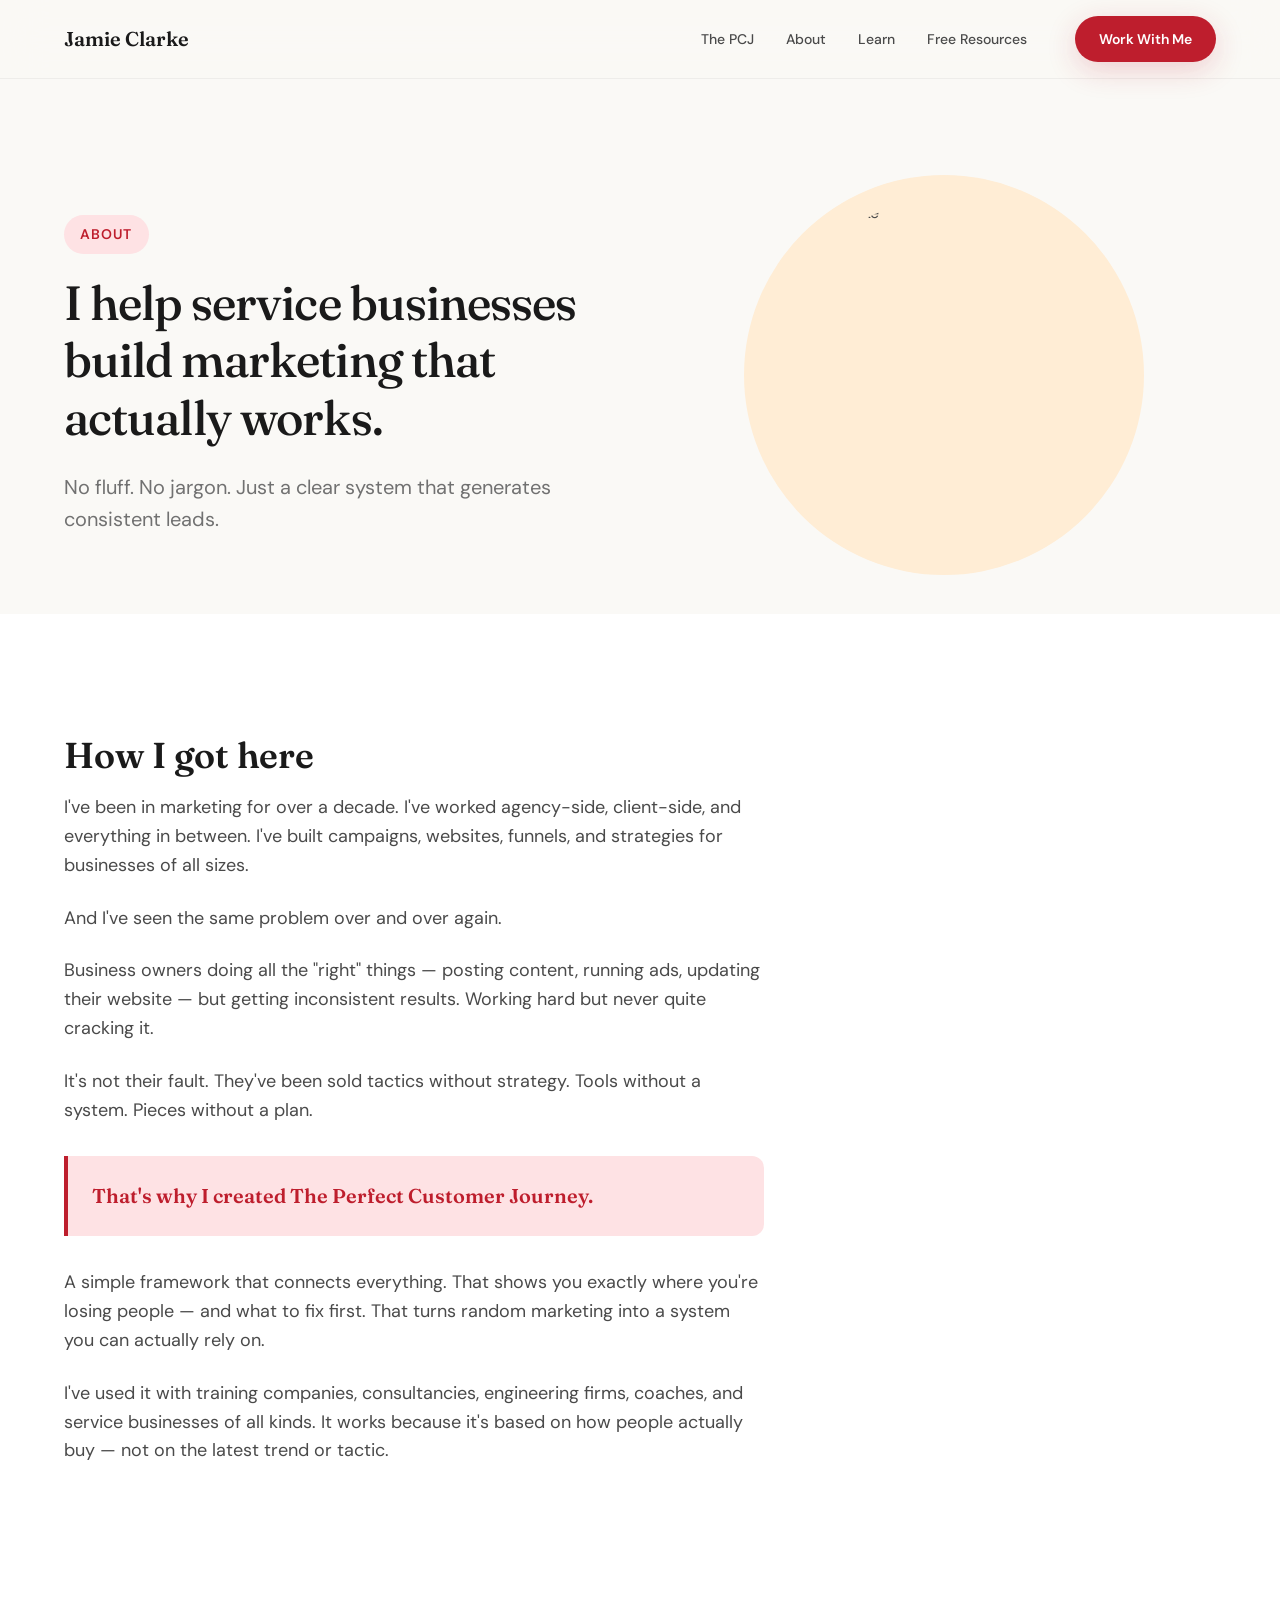
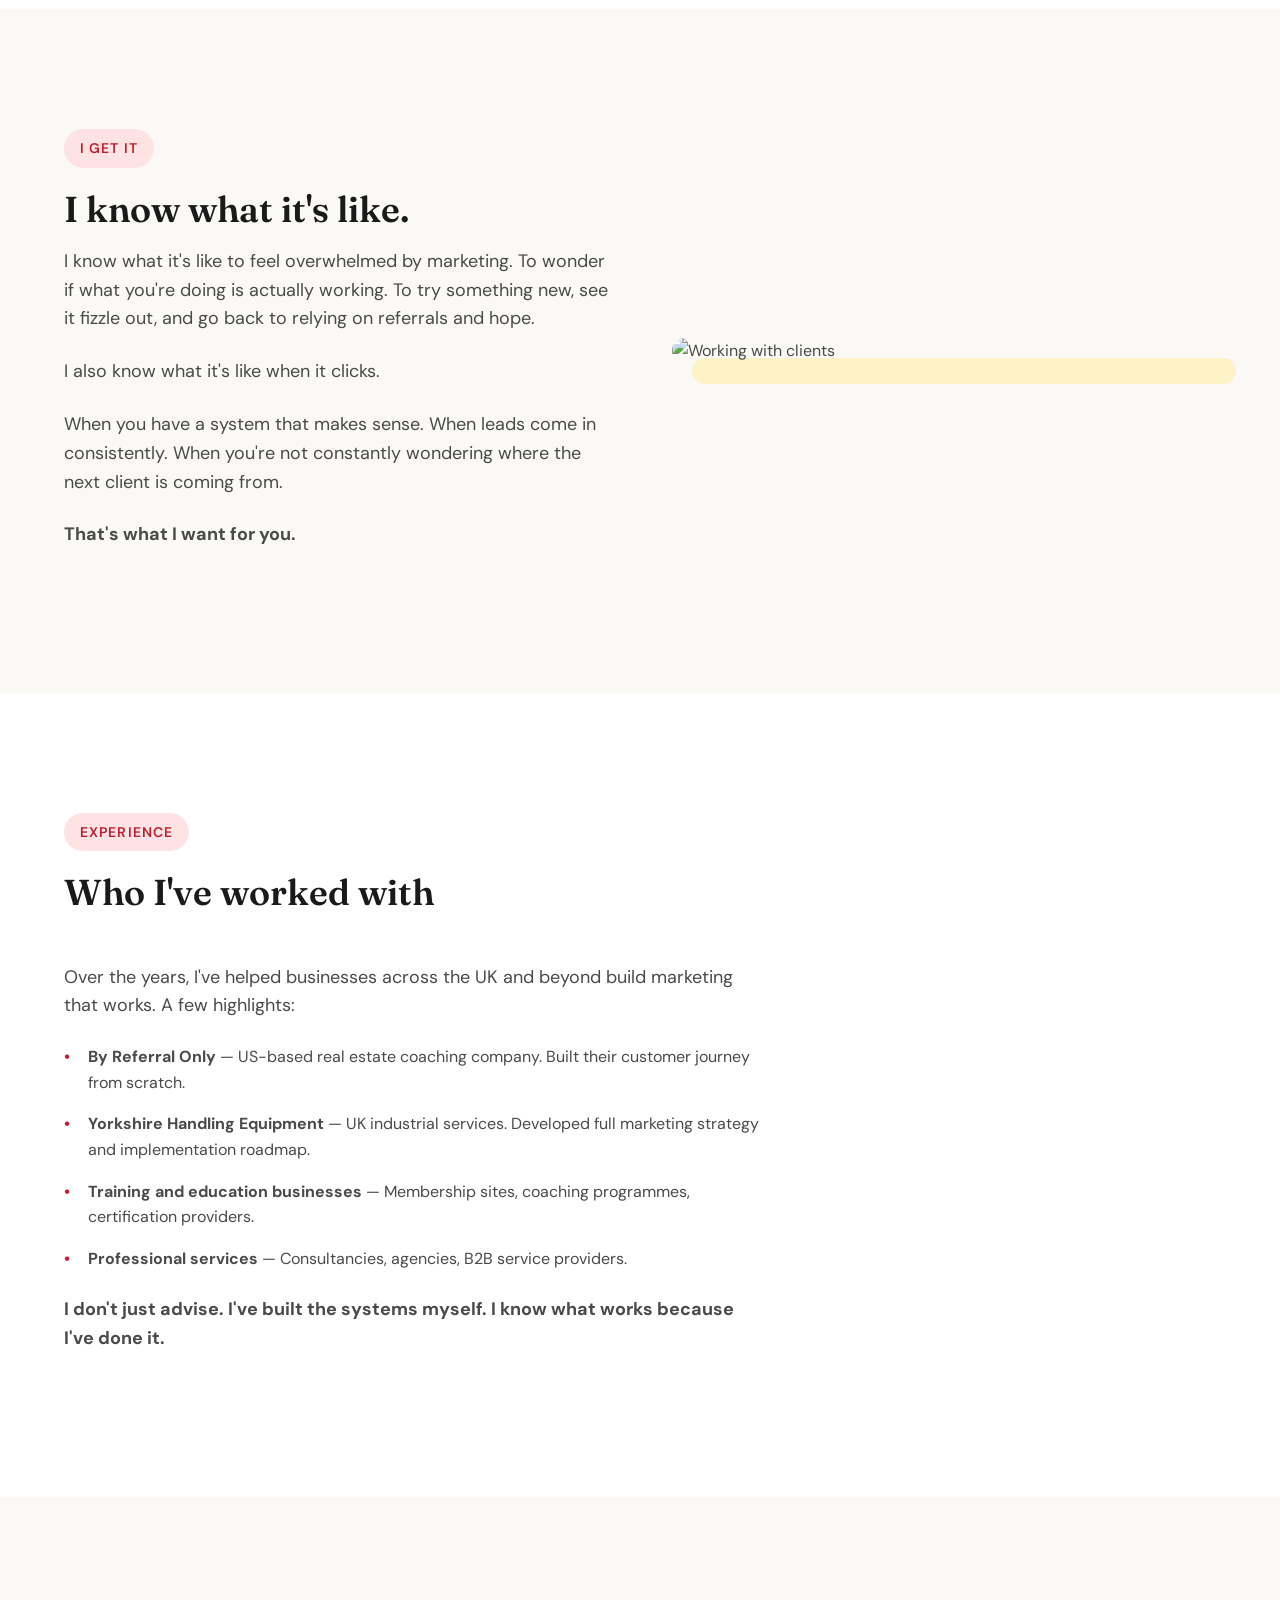
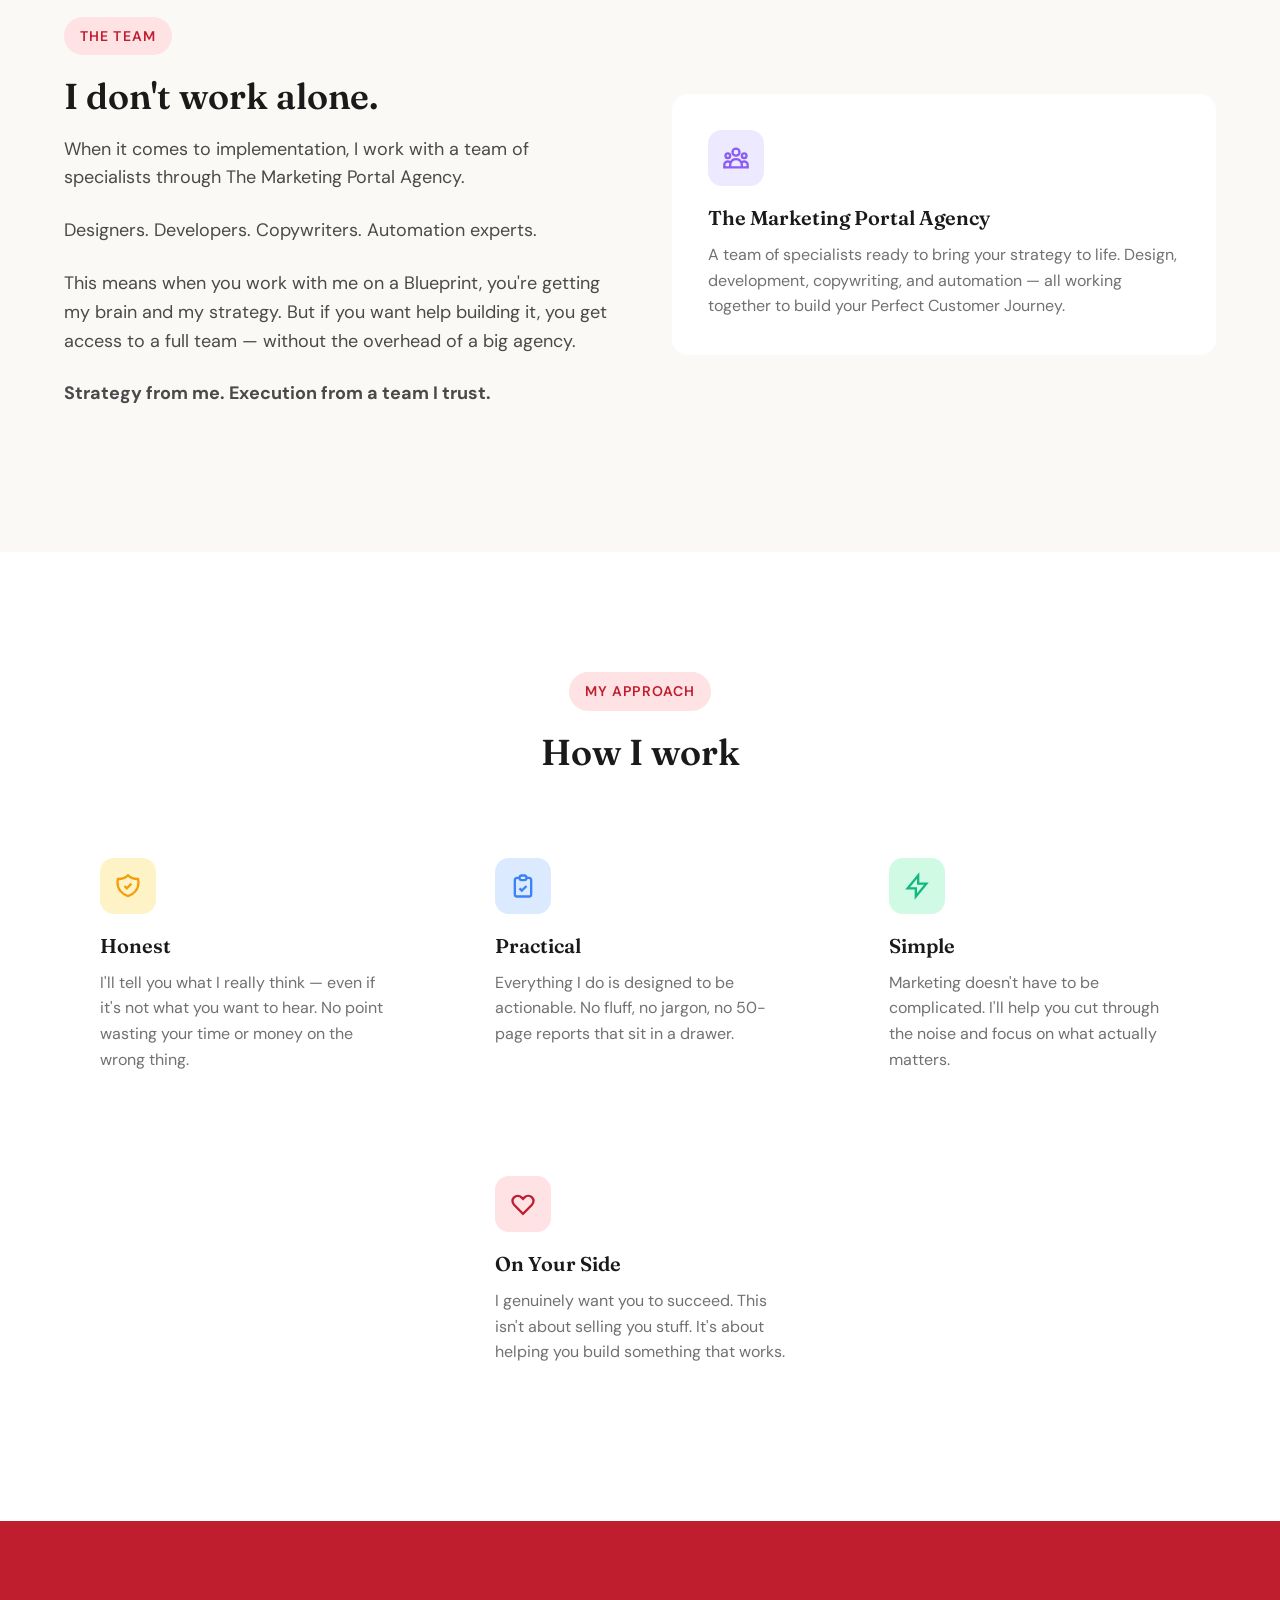
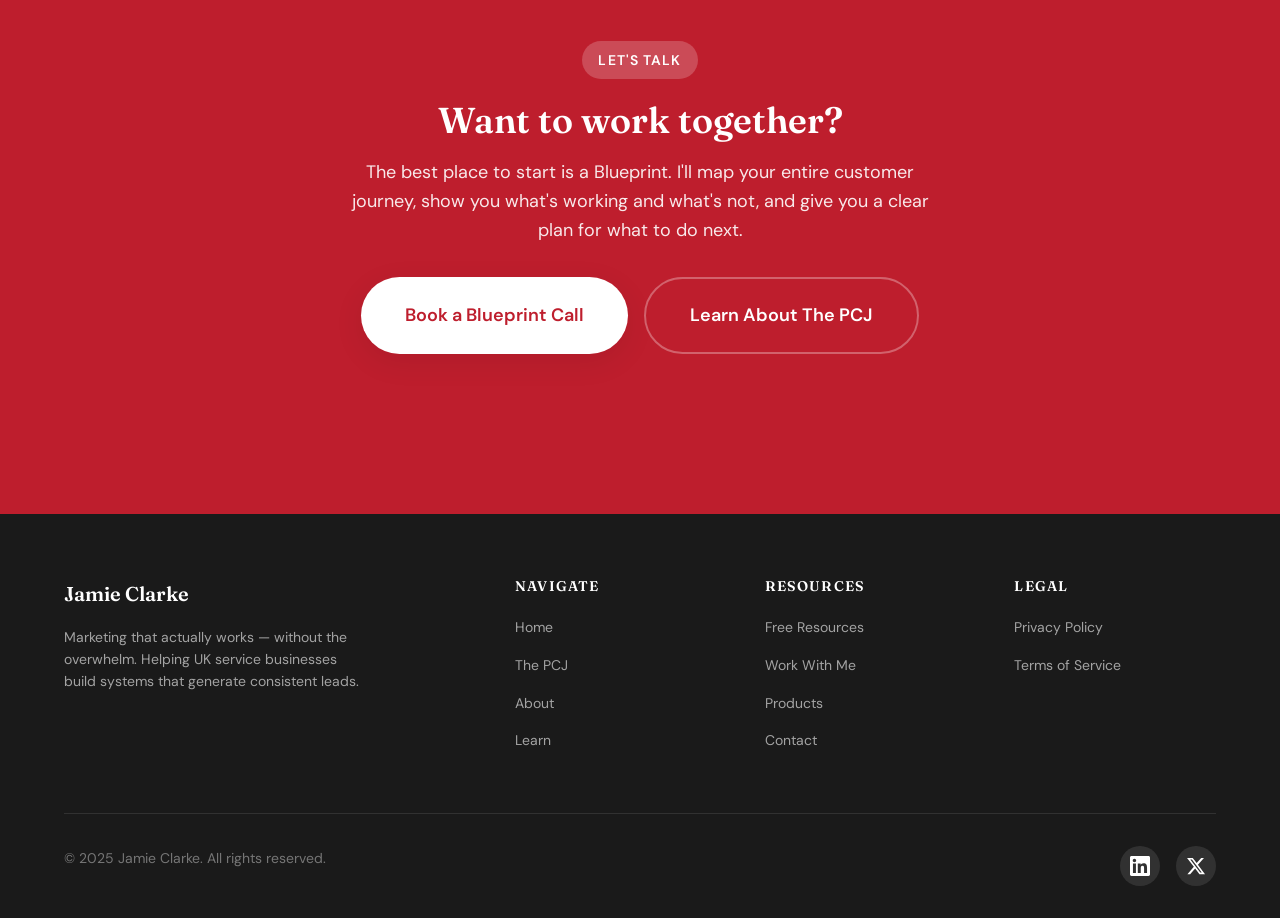
==== about.html @ 3d671d90 "feat: Build complete Jamie Clarke website with Ali Abdaal-inspired design - Homepage with hero, prob" ====
<!DOCTYPE html>
<html lang="en">
<head>
  <meta charset="UTF-8">
  <meta name="viewport" content="width=device-width, initial-scale=1.0">
  <meta name="description" content="I'm Jamie Clarke. I help service businesses build marketing that actually works — no fluff, no jargon, just a clear system that generates consistent leads.">
  <meta name="keywords" content="Jamie Clarke, marketing consultant, UK marketing expert, service business marketing">
  <meta name="author" content="Jamie Clarke">

  <!-- Open Graph -->
  <meta property="og:title" content="About Jamie Clarke | Marketing Consultant">
  <meta property="og:description" content="I help service businesses build marketing that actually works — no fluff, no jargon, just a clear system that generates consistent leads.">
  <meta property="og:type" content="website">
  <meta property="og:url" content="https://jamieclarke.online/about">

  <title>About | Jamie Clarke</title>

  <link rel="icon" type="image/svg+xml" href="/images/favicon.svg">
  <link rel="stylesheet" href="/styles/main.css">
</head>
<body>
  <!-- Navigation -->
  <nav class="nav" id="nav">
    <div class="container">
      <div class="nav-inner">
        <a href="/" class="nav-logo">Jamie Clarke</a>
        <ul class="nav-links">
          <li><a href="/pcj.html" class="nav-link">The PCJ</a></li>
          <li><a href="/about.html" class="nav-link">About</a></li>
          <li><a href="/blog.html" class="nav-link">Learn</a></li>
          <li><a href="/freebies.html" class="nav-link">Free Resources</a></li>
          <li class="nav-cta">
            <a href="/blueprint.html" class="btn btn-primary btn-sm">Work With Me</a>
          </li>
        </ul>
        <button class="nav-toggle" id="navToggle" aria-label="Toggle navigation">
          <span></span>
          <span></span>
          <span></span>
        </button>
      </div>
    </div>
  </nav>

  <!-- Mobile Navigation -->
  <div class="nav-mobile" id="navMobile">
    <a href="/pcj.html" class="nav-mobile-link">The PCJ</a>
    <a href="/about.html" class="nav-mobile-link">About</a>
    <a href="/blog.html" class="nav-mobile-link">Learn</a>
    <a href="/freebies.html" class="nav-mobile-link">Free Resources</a>
    <a href="/blueprint.html" class="btn btn-primary" style="margin-top: auto;">Work With Me</a>
  </div>

  <!-- Hero Section -->
  <section class="hero" style="padding-bottom: var(--space-16);">
    <div class="container">
      <div class="hero-inner">
        <div class="hero-content animate-on-scroll">
          <span class="section-label">About</span>
          <h1 class="hero-headline" style="font-size: clamp(2rem, 4vw, var(--text-5xl));">
            I help service businesses build marketing that actually works.
          </h1>
          <p class="hero-subheadline">
            No fluff. No jargon. Just a clear system that generates consistent leads.
          </p>
        </div>

        <div class="hero-image animate-on-scroll fade-in-right">
          <div class="hero-image-wrapper">
            <div class="hero-image-bg" style="background: var(--accent-orange);"></div>
            <img src="https://images.unsplash.com/photo-1507003211169-0a1dd7228f2d?w=400&h=400&fit=crop&crop=face" alt="Jamie Clarke" class="hero-image-main">
          </div>
        </div>
      </div>
    </div>
  </section>

  <!-- Story Section -->
  <section style="background: var(--white);">
    <div class="container">
      <div class="problem-content animate-on-scroll">
        <h2 class="section-title">How I got here</h2>

        <p>I've been in marketing for over a decade. I've worked agency-side, client-side, and everything in between. I've built campaigns, websites, funnels, and strategies for businesses of all sizes.</p>

        <p>And I've seen the same problem over and over again.</p>

        <p>Business owners doing all the "right" things — posting content, running ads, updating their website — but getting inconsistent results. Working hard but never quite cracking it.</p>

        <p>It's not their fault. They've been sold tactics without strategy. Tools without a system. Pieces without a plan.</p>

        <div class="highlight-box">
          <p>That's why I created The Perfect Customer Journey.</p>
        </div>

        <p>A simple framework that connects everything. That shows you exactly where you're losing people — and what to fix first. That turns random marketing into a system you can actually rely on.</p>

        <p>I've used it with training companies, consultancies, engineering firms, coaches, and service businesses of all kinds. It works because it's based on how people actually buy — not on the latest trend or tactic.</p>
      </div>
    </div>
  </section>

  <!-- Empathy Section -->
  <section style="background: var(--cream);">
    <div class="container">
      <div class="guide-inner">
        <div class="guide-content animate-on-scroll">
          <span class="section-label">I Get It</span>
          <h2 class="section-title">I know what it's like.</h2>

          <p>I know what it's like to feel overwhelmed by marketing. To wonder if what you're doing is actually working. To try something new, see it fizzle out, and go back to relying on referrals and hope.</p>

          <p>I also know what it's like when it clicks.</p>

          <p>When you have a system that makes sense. When leads come in consistently. When you're not constantly wondering where the next client is coming from.</p>

          <p><strong>That's what I want for you.</strong></p>
        </div>

        <div class="guide-image animate-on-scroll fade-in-right">
          <div class="guide-image-wrapper">
            <div class="guide-image-bg" style="background: var(--accent-yellow);"></div>
            <img src="https://images.unsplash.com/photo-1552581234-26160f608093?w=500&h=500&fit=crop" alt="Working with clients" class="guide-image-main">
          </div>
        </div>
      </div>
    </div>
  </section>

  <!-- Authority Section -->
  <section style="background: var(--white);">
    <div class="container">
      <div class="section-header animate-on-scroll">
        <span class="section-label">Experience</span>
        <h2 class="section-title">Who I've worked with</h2>
      </div>

      <div class="problem-content animate-on-scroll">
        <p>Over the years, I've helped businesses across the UK and beyond build marketing that works. A few highlights:</p>

        <ul style="list-style: none; margin-top: var(--space-6);">
          <li style="margin-bottom: var(--space-4); padding-left: var(--space-6); position: relative;">
            <span style="position: absolute; left: 0; color: var(--red); font-weight: 700;">•</span>
            <strong>By Referral Only</strong> — US-based real estate coaching company. Built their customer journey from scratch.
          </li>
          <li style="margin-bottom: var(--space-4); padding-left: var(--space-6); position: relative;">
            <span style="position: absolute; left: 0; color: var(--red); font-weight: 700;">•</span>
            <strong>Yorkshire Handling Equipment</strong> — UK industrial services. Developed full marketing strategy and implementation roadmap.
          </li>
          <li style="margin-bottom: var(--space-4); padding-left: var(--space-6); position: relative;">
            <span style="position: absolute; left: 0; color: var(--red); font-weight: 700;">•</span>
            <strong>Training and education businesses</strong> — Membership sites, coaching programmes, certification providers.
          </li>
          <li style="margin-bottom: var(--space-4); padding-left: var(--space-6); position: relative;">
            <span style="position: absolute; left: 0; color: var(--red); font-weight: 700;">•</span>
            <strong>Professional services</strong> — Consultancies, agencies, B2B service providers.
          </li>
        </ul>

        <p style="margin-top: var(--space-6);"><strong>I don't just advise. I've built the systems myself. I know what works because I've done it.</strong></p>
      </div>
    </div>
  </section>

  <!-- Team Section -->
  <section style="background: var(--cream);">
    <div class="container">
      <div class="guide-inner">
        <div class="guide-content animate-on-scroll">
          <span class="section-label">The Team</span>
          <h2 class="section-title">I don't work alone.</h2>

          <p>When it comes to implementation, I work with a team of specialists through The Marketing Portal Agency.</p>

          <p>Designers. Developers. Copywriters. Automation experts.</p>

          <p>This means when you work with me on a Blueprint, you're getting my brain and my strategy. But if you want help building it, you get access to a full team — without the overhead of a big agency.</p>

          <p><strong>Strategy from me. Execution from a team I trust.</strong></p>
        </div>

        <div class="help-cards animate-on-scroll" style="grid-template-columns: 1fr;">
          <div class="feature-card">
            <div class="card-icon purple">
              <svg width="28" height="28" fill="none" stroke="currentColor" stroke-width="2" viewBox="0 0 24 24">
                <path d="M17 20h5v-2a3 3 0 00-5.356-1.857M17 20H7m10 0v-2c0-.656-.126-1.283-.356-1.857M7 20H2v-2a3 3 0 015.356-1.857M7 20v-2c0-.656.126-1.283.356-1.857m0 0a5.002 5.002 0 019.288 0M15 7a3 3 0 11-6 0 3 3 0 016 0zm6 3a2 2 0 11-4 0 2 2 0 014 0zM7 10a2 2 0 11-4 0 2 2 0 014 0z"/>
              </svg>
            </div>
            <h3 class="card-title">The Marketing Portal Agency</h3>
            <p class="card-description">A team of specialists ready to bring your strategy to life. Design, development, copywriting, and automation — all working together to build your Perfect Customer Journey.</p>
          </div>
        </div>
      </div>
    </div>
  </section>

  <!-- Values Section -->
  <section style="background: var(--white);">
    <div class="container">
      <div class="section-header center animate-on-scroll">
        <span class="section-label">My Approach</span>
        <h2 class="section-title">How I work</h2>
      </div>

      <div class="help-cards">
        <div class="feature-card animate-on-scroll stagger-1">
          <div class="card-icon yellow">
            <svg width="28" height="28" fill="none" stroke="currentColor" stroke-width="2" viewBox="0 0 24 24">
              <path d="M9 12l2 2 4-4m5.618-4.016A11.955 11.955 0 0112 2.944a11.955 11.955 0 01-8.618 3.04A12.02 12.02 0 003 9c0 5.591 3.824 10.29 9 11.622 5.176-1.332 9-6.03 9-11.622 0-1.042-.133-2.052-.382-3.016z"/>
            </svg>
          </div>
          <h3 class="card-title">Honest</h3>
          <p class="card-description">I'll tell you what I really think — even if it's not what you want to hear. No point wasting your time or money on the wrong thing.</p>
        </div>

        <div class="feature-card animate-on-scroll stagger-2">
          <div class="card-icon blue">
            <svg width="28" height="28" fill="none" stroke="currentColor" stroke-width="2" viewBox="0 0 24 24">
              <path d="M9 5H7a2 2 0 00-2 2v12a2 2 0 002 2h10a2 2 0 002-2V7a2 2 0 00-2-2h-2M9 5a2 2 0 002 2h2a2 2 0 002-2M9 5a2 2 0 012-2h2a2 2 0 012 2m-6 9l2 2 4-4"/>
            </svg>
          </div>
          <h3 class="card-title">Practical</h3>
          <p class="card-description">Everything I do is designed to be actionable. No fluff, no jargon, no 50-page reports that sit in a drawer.</p>
        </div>

        <div class="feature-card animate-on-scroll stagger-3">
          <div class="card-icon green">
            <svg width="28" height="28" fill="none" stroke="currentColor" stroke-width="2" viewBox="0 0 24 24">
              <path d="M13 10V3L4 14h7v7l9-11h-7z"/>
            </svg>
          </div>
          <h3 class="card-title">Simple</h3>
          <p class="card-description">Marketing doesn't have to be complicated. I'll help you cut through the noise and focus on what actually matters.</p>
        </div>

        <div class="feature-card animate-on-scroll stagger-4" style="grid-column: 2;">
          <div class="card-icon red">
            <svg width="28" height="28" fill="none" stroke="currentColor" stroke-width="2" viewBox="0 0 24 24">
              <path d="M4.318 6.318a4.5 4.5 0 000 6.364L12 20.364l7.682-7.682a4.5 4.5 0 00-6.364-6.364L12 7.636l-1.318-1.318a4.5 4.5 0 00-6.364 0z"/>
            </svg>
          </div>
          <h3 class="card-title">On Your Side</h3>
          <p class="card-description">I genuinely want you to succeed. This isn't about selling you stuff. It's about helping you build something that works.</p>
        </div>
      </div>
    </div>
  </section>

  <!-- CTA Section -->
  <section class="cta-section">
    <div class="container">
      <div class="cta-content animate-on-scroll">
        <span class="section-label">Let's Talk</span>
        <h2 class="section-title">Want to work together?</h2>
        <p>The best place to start is a Blueprint. I'll map your entire customer journey, show you what's working and what's not, and give you a clear plan for what to do next.</p>
        <div class="hero-ctas" style="justify-content: center;">
          <a href="/blueprint.html" class="btn btn-secondary btn-lg">Book a Blueprint Call</a>
          <a href="/pcj.html" class="btn btn-outline btn-lg" style="border-color: rgba(255,255,255,0.3); color: var(--white);">Learn About The PCJ</a>
        </div>
      </div>
    </div>
  </section>

  <!-- Footer -->
  <footer class="footer">
    <div class="container">
      <div class="footer-inner">
        <div class="footer-brand">
          <div class="footer-logo">Jamie Clarke</div>
          <p>Marketing that actually works — without the overwhelm. Helping UK service businesses build systems that generate consistent leads.</p>
        </div>

        <div class="footer-column">
          <h4>Navigate</h4>
          <ul class="footer-links">
            <li><a href="/">Home</a></li>
            <li><a href="/pcj.html">The PCJ</a></li>
            <li><a href="/about.html">About</a></li>
            <li><a href="/blog.html">Learn</a></li>
          </ul>
        </div>

        <div class="footer-column">
          <h4>Resources</h4>
          <ul class="footer-links">
            <li><a href="/freebies.html">Free Resources</a></li>
            <li><a href="/blueprint.html">Work With Me</a></li>
            <li><a href="/products.html">Products</a></li>
            <li><a href="/contact.html">Contact</a></li>
          </ul>
        </div>

        <div class="footer-column">
          <h4>Legal</h4>
          <ul class="footer-links">
            <li><a href="/privacy.html">Privacy Policy</a></li>
            <li><a href="/terms.html">Terms of Service</a></li>
          </ul>
        </div>
      </div>

      <div class="footer-bottom">
        <p class="footer-copyright">&copy; 2025 Jamie Clarke. All rights reserved.</p>
        <div class="footer-social">
          <a href="https://linkedin.com/in/jamieclarke" aria-label="LinkedIn" target="_blank" rel="noopener">
            <svg width="20" height="20" fill="currentColor" viewBox="0 0 24 24">
              <path d="M20.447 20.452h-3.554v-5.569c0-1.328-.027-3.037-1.852-3.037-1.853 0-2.136 1.445-2.136 2.939v5.667H9.351V9h3.414v1.561h.046c.477-.9 1.637-1.85 3.37-1.85 3.601 0 4.267 2.37 4.267 5.455v6.286zM5.337 7.433c-1.144 0-2.063-.926-2.063-2.065 0-1.138.92-2.063 2.063-2.063 1.14 0 2.064.925 2.064 2.063 0 1.139-.925 2.065-2.064 2.065zm1.782 13.019H3.555V9h3.564v11.452zM22.225 0H1.771C.792 0 0 .774 0 1.729v20.542C0 23.227.792 24 1.771 24h20.451C23.2 24 24 23.227 24 22.271V1.729C24 .774 23.2 0 22.222 0h.003z"/>
            </svg>
          </a>
          <a href="https://twitter.com/jamieclarke" aria-label="Twitter" target="_blank" rel="noopener">
            <svg width="20" height="20" fill="currentColor" viewBox="0 0 24 24">
              <path d="M18.244 2.25h3.308l-7.227 8.26 8.502 11.24H16.17l-5.214-6.817L4.99 21.75H1.68l7.73-8.835L1.254 2.25H8.08l4.713 6.231zm-1.161 17.52h1.833L7.084 4.126H5.117z"/>
            </svg>
          </a>
        </div>
      </div>
    </div>
  </footer>

  <script src="/js/main.js"></script>
</body>
</html>
---- styles/main.css ----
/* ============================================
   JAMIE CLARKE ONLINE - Design System
   ============================================ */

/* Google Fonts Import */
@import url('https://fonts.googleapis.com/css2?family=DM+Sans:ital,opsz,wght@0,9..40,100..1000;1,9..40,100..1000&family=Fraunces:ital,opsz,wght@0,9..144,100..900;1,9..144,100..900&display=swap');

/* ============================================
   CSS Variables - Design Tokens
   ============================================ */
:root {
  /* Primary Colors */
  --red: #BE1E2D;
  --red-dark: #9a1824;
  --red-light: #fee2e4;
  --red-glow: rgba(190, 30, 45, 0.15);

  /* Neutrals */
  --black: #1a1a1a;
  --grey-dark: #4a4a4a;
  --grey-medium: #717171;
  --grey-light: #e5e5e5;
  --cream: #FAF9F6;
  --cream-dark: #F5F3EF;
  --white: #ffffff;

  /* Accent Colors */
  --accent-yellow: #FEF3C7;
  --accent-yellow-dark: #F59E0B;
  --accent-blue: #DBEAFE;
  --accent-blue-dark: #3B82F6;
  --accent-green: #D1FAE5;
  --accent-green-dark: #10B981;
  --accent-purple: #EDE9FE;
  --accent-purple-dark: #8B5CF6;
  --accent-orange: #FFEDD5;
  --accent-orange-dark: #F97316;

  /* Typography */
  --font-display: 'Fraunces', Georgia, serif;
  --font-body: 'DM Sans', -apple-system, BlinkMacSystemFont, sans-serif;

  /* Font Sizes */
  --text-xs: 0.75rem;
  --text-sm: 0.875rem;
  --text-base: 1rem;
  --text-lg: 1.125rem;
  --text-xl: 1.25rem;
  --text-2xl: 1.5rem;
  --text-3xl: 1.875rem;
  --text-4xl: 2.25rem;
  --text-5xl: 3rem;
  --text-6xl: 3.75rem;

  /* Spacing */
  --space-1: 0.25rem;
  --space-2: 0.5rem;
  --space-3: 0.75rem;
  --space-4: 1rem;
  --space-5: 1.25rem;
  --space-6: 1.5rem;
  --space-8: 2rem;
  --space-10: 2.5rem;
  --space-12: 3rem;
  --space-16: 4rem;
  --space-20: 5rem;
  --space-24: 6rem;
  --space-32: 8rem;

  --section-padding: 120px;
  --section-padding-mobile: 60px;

  /* Border Radius */
  --radius-sm: 8px;
  --radius-md: 12px;
  --radius-lg: 16px;
  --radius-xl: 24px;
  --radius-full: 9999px;

  /* Shadows */
  --shadow-sm: 0 2px 8px rgba(0, 0, 0, 0.04);
  --shadow-md: 0 8px 30px rgba(0, 0, 0, 0.08);
  --shadow-lg: 0 20px 60px rgba(0, 0, 0, 0.12);
  --shadow-pop: 0 25px 50px rgba(0, 0, 0, 0.15);
  --shadow-red: 0 8px 30px rgba(190, 30, 45, 0.2);

  /* Transitions */
  --transition-fast: 0.15s ease;
  --transition-base: 0.3s cubic-bezier(0.4, 0, 0.2, 1);
  --transition-slow: 0.5s cubic-bezier(0.4, 0, 0.2, 1);
}

/* ============================================
   Base Reset & Typography
   ============================================ */
*, *::before, *::after {
  box-sizing: border-box;
  margin: 0;
  padding: 0;
}

html {
  scroll-behavior: smooth;
  font-size: 16px;
}

body {
  font-family: var(--font-body);
  font-size: var(--text-base);
  line-height: 1.6;
  color: var(--grey-dark);
  background-color: var(--cream);
  -webkit-font-smoothing: antialiased;
  -moz-osx-font-smoothing: grayscale;
}

/* Headings */
h1, h2, h3, h4, h5, h6 {
  font-family: var(--font-display);
  font-weight: 600;
  color: var(--black);
  line-height: 1.2;
}

h1 { font-size: var(--text-5xl); }
h2 { font-size: var(--text-4xl); }
h3 { font-size: var(--text-3xl); }
h4 { font-size: var(--text-2xl); }
h5 { font-size: var(--text-xl); }
h6 { font-size: var(--text-lg); }

/* Display heading for hero */
.display {
  font-size: var(--text-6xl);
  font-weight: 500;
  letter-spacing: -0.02em;
}

p {
  margin-bottom: var(--space-4);
}

p:last-child {
  margin-bottom: 0;
}

a {
  color: var(--red);
  text-decoration: none;
  transition: var(--transition-base);
}

a:hover {
  color: var(--red-dark);
}

img {
  max-width: 100%;
  height: auto;
  display: block;
}

/* ============================================
   Layout
   ============================================ */
.container {
  width: 100%;
  max-width: 1200px;
  margin: 0 auto;
  padding: 0 var(--space-6);
}

.container-narrow {
  max-width: 800px;
}

.container-wide {
  max-width: 1400px;
}

section {
  padding: var(--section-padding) 0;
}

/* Grid System */
.grid {
  display: grid;
  gap: var(--space-8);
}

.grid-2 {
  grid-template-columns: repeat(2, 1fr);
}

.grid-3 {
  grid-template-columns: repeat(3, 1fr);
}

.grid-4 {
  grid-template-columns: repeat(4, 1fr);
}

/* Flexbox Utilities */
.flex {
  display: flex;
}

.flex-center {
  display: flex;
  align-items: center;
  justify-content: center;
}

.flex-between {
  display: flex;
  align-items: center;
  justify-content: space-between;
}

.flex-col {
  flex-direction: column;
}

.gap-2 { gap: var(--space-2); }
.gap-4 { gap: var(--space-4); }
.gap-6 { gap: var(--space-6); }
.gap-8 { gap: var(--space-8); }

/* ============================================
   Navigation
   ============================================ */
.nav {
  position: fixed;
  top: 0;
  left: 0;
  right: 0;
  z-index: 1000;
  background: rgba(250, 249, 246, 0.9);
  backdrop-filter: blur(20px);
  -webkit-backdrop-filter: blur(20px);
  border-bottom: 1px solid rgba(0, 0, 0, 0.05);
  padding: var(--space-4) 0;
  transition: var(--transition-base);
}

.nav.scrolled {
  box-shadow: var(--shadow-sm);
}

.nav-inner {
  display: flex;
  align-items: center;
  justify-content: space-between;
}

.nav-logo {
  font-family: var(--font-display);
  font-size: var(--text-xl);
  font-weight: 600;
  color: var(--black);
  text-decoration: none;
}

.nav-logo:hover {
  color: var(--red);
}

.nav-links {
  display: flex;
  align-items: center;
  gap: var(--space-8);
  list-style: none;
}

.nav-link {
  position: relative;
  font-size: var(--text-sm);
  font-weight: 500;
  color: var(--grey-dark);
  text-decoration: none;
  padding: var(--space-2) 0;
}

.nav-link::after {
  content: '';
  position: absolute;
  bottom: 0;
  left: 0;
  width: 0;
  height: 2px;
  background: var(--red);
  transition: var(--transition-base);
}

.nav-link:hover {
  color: var(--black);
}

.nav-link:hover::after {
  width: 100%;
}

.nav-cta {
  margin-left: var(--space-4);
}

/* Mobile Nav Toggle */
.nav-toggle {
  display: none;
  flex-direction: column;
  gap: 5px;
  background: none;
  border: none;
  cursor: pointer;
  padding: var(--space-2);
}

.nav-toggle span {
  display: block;
  width: 24px;
  height: 2px;
  background: var(--black);
  transition: var(--transition-base);
}

/* Mobile Nav */
.nav-mobile {
  display: none;
  position: fixed;
  top: 0;
  left: 0;
  right: 0;
  bottom: 0;
  background: var(--cream);
  z-index: 999;
  padding: 100px var(--space-6) var(--space-8);
  flex-direction: column;
  gap: var(--space-6);
}

.nav-mobile.active {
  display: flex;
}

.nav-mobile-link {
  font-family: var(--font-display);
  font-size: var(--text-2xl);
  color: var(--black);
  text-decoration: none;
  padding: var(--space-3) 0;
  border-bottom: 1px solid var(--grey-light);
}

.nav-mobile-link:hover {
  color: var(--red);
}

/* ============================================
   Buttons
   ============================================ */
.btn {
  display: inline-flex;
  align-items: center;
  justify-content: center;
  gap: var(--space-2);
  font-family: var(--font-body);
  font-size: var(--text-base);
  font-weight: 600;
  text-decoration: none;
  padding: 18px 36px;
  border-radius: var(--radius-full);
  border: none;
  cursor: pointer;
  transition: var(--transition-base);
}

.btn-primary {
  background: var(--red);
  color: var(--white);
  box-shadow: var(--shadow-red);
}

.btn-primary:hover {
  background: var(--red-dark);
  color: var(--white);
  transform: translateY(-3px);
  box-shadow: 0 12px 35px rgba(190, 30, 45, 0.25);
}

.btn-secondary {
  background: var(--white);
  color: var(--black);
  box-shadow: var(--shadow-md);
}

.btn-secondary:hover {
  color: var(--black);
  transform: translateY(-3px);
  box-shadow: var(--shadow-lg);
}

.btn-outline {
  background: transparent;
  color: var(--black);
  border: 2px solid var(--grey-light);
}

.btn-outline:hover {
  border-color: var(--red);
  color: var(--red);
  transform: translateY(-3px);
}

.btn-sm {
  padding: 12px 24px;
  font-size: var(--text-sm);
}

.btn-lg {
  padding: 22px 44px;
  font-size: var(--text-lg);
}

/* Arrow Link */
.link-arrow {
  display: inline-flex;
  align-items: center;
  gap: var(--space-2);
  font-weight: 600;
  color: var(--black);
}

.link-arrow svg {
  transition: var(--transition-base);
}

.link-arrow:hover {
  color: var(--red);
}

.link-arrow:hover svg {
  transform: translateX(4px);
}

/* ============================================
   Cards
   ============================================ */
.card {
  background: var(--white);
  border-radius: var(--radius-lg);
  padding: var(--space-8);
  transition: var(--transition-base);
}

.card:hover {
  transform: translateY(-8px);
  box-shadow: var(--shadow-pop);
}

/* Feature Card with colored top border */
.feature-card {
  background: var(--white);
  border-radius: var(--radius-lg);
  padding: 36px;
  transition: var(--transition-base);
  position: relative;
  overflow: hidden;
}

.feature-card::before {
  content: '';
  position: absolute;
  top: 0;
  left: 0;
  right: 0;
  height: 4px;
  background: var(--red);
  transform: scaleX(0);
  transform-origin: left;
  transition: var(--transition-base);
}

.feature-card:hover {
  transform: translateY(-8px);
  box-shadow: var(--shadow-pop);
}

.feature-card:hover::before {
  transform: scaleX(1);
}

/* Card Icon */
.card-icon {
  width: 56px;
  height: 56px;
  border-radius: 14px;
  display: flex;
  align-items: center;
  justify-content: center;
  margin-bottom: var(--space-5);
  transition: var(--transition-base);
}

.card-icon svg {
  width: 28px;
  height: 28px;
}

.card-icon.yellow {
  background: var(--accent-yellow);
  color: var(--accent-yellow-dark);
}
.card-icon.blue {
  background: var(--accent-blue);
  color: var(--accent-blue-dark);
}
.card-icon.green {
  background: var(--accent-green);
  color: var(--accent-green-dark);
}
.card-icon.purple {
  background: var(--accent-purple);
  color: var(--accent-purple-dark);
}
.card-icon.red {
  background: var(--red-light);
  color: var(--red);
}
.card-icon.orange {
  background: var(--accent-orange);
  color: var(--accent-orange-dark);
}

.feature-card:hover .card-icon.yellow {
  background: var(--accent-yellow-dark);
  color: var(--white);
}
.feature-card:hover .card-icon.blue {
  background: var(--accent-blue-dark);
  color: var(--white);
}
.feature-card:hover .card-icon.green {
  background: var(--accent-green-dark);
  color: var(--white);
}
.feature-card:hover .card-icon.purple {
  background: var(--accent-purple-dark);
  color: var(--white);
}
.feature-card:hover .card-icon.red {
  background: var(--red);
  color: var(--white);
}
.feature-card:hover .card-icon.orange {
  background: var(--accent-orange-dark);
  color: var(--white);
}

.card-title {
  font-family: var(--font-display);
  font-size: var(--text-xl);
  font-weight: 600;
  margin-bottom: var(--space-3);
}

.card-description {
  color: var(--grey-medium);
  margin-bottom: var(--space-5);
}

/* Colored Card Variants */
.card-orange {
  background: var(--accent-orange);
}

.card-blue {
  background: var(--accent-blue);
}

.card-yellow {
  background: var(--accent-yellow);
}

/* ============================================
   Section Labels
   ============================================ */
.section-label {
  display: inline-flex;
  align-items: center;
  gap: var(--space-2);
  font-size: var(--text-sm);
  font-weight: 600;
  letter-spacing: 0.08em;
  text-transform: uppercase;
  color: var(--red);
  background: var(--red-light);
  padding: var(--space-2) var(--space-4);
  border-radius: var(--radius-full);
  margin-bottom: var(--space-5);
}

/* Section Headers */
.section-header {
  max-width: 700px;
  margin-bottom: var(--space-12);
}

.section-header.center {
  text-align: center;
  margin-left: auto;
  margin-right: auto;
}

.section-title {
  margin-bottom: var(--space-4);
}

.section-subtitle {
  font-size: var(--text-lg);
  color: var(--grey-medium);
}

/* Underline Accent */
.underline-accent {
  position: relative;
  display: inline-block;
}

.underline-accent::after {
  content: '';
  position: absolute;
  bottom: 0;
  left: 0;
  right: 0;
  height: 8px;
  background: linear-gradient(90deg, #60C5E8 0%, #60C5E8 100%);
  border-radius: 4px;
  z-index: -1;
  opacity: 0.6;
}

/* Circle Accent */
.circle-accent {
  position: relative;
  display: inline-block;
}

.circle-accent::after {
  content: '';
  position: absolute;
  top: 50%;
  left: 50%;
  transform: translate(-50%, -50%);
  width: 110%;
  height: 110%;
  border: 3px solid #60C5E8;
  border-radius: 50%;
  z-index: -1;
}

/* ============================================
   Forms
   ============================================ */
.form-group {
  margin-bottom: var(--space-5);
}

.form-label {
  display: block;
  font-size: var(--text-sm);
  font-weight: 600;
  margin-bottom: var(--space-2);
  color: var(--black);
}

.form-input {
  width: 100%;
  padding: 18px 24px;
  border: 2px solid var(--grey-light);
  border-radius: var(--radius-full);
  font-family: var(--font-body);
  font-size: var(--text-base);
  background: var(--cream);
  transition: var(--transition-base);
}

.form-input:focus {
  outline: none;
  border-color: var(--red);
  background: var(--white);
}

.form-input::placeholder {
  color: var(--grey-medium);
}

textarea.form-input {
  border-radius: var(--radius-lg);
  min-height: 150px;
  resize: vertical;
}

/* Inline Form */
.form-inline {
  display: flex;
  gap: var(--space-3);
}

.form-inline .form-input {
  flex: 1;
}

/* ============================================
   Hero Section
   ============================================ */
.hero {
  padding-top: calc(80px + var(--section-padding));
  padding-bottom: var(--section-padding);
  position: relative;
  overflow: hidden;
}

.hero-inner {
  display: grid;
  grid-template-columns: 1fr 1fr;
  gap: var(--space-16);
  align-items: center;
}

.hero-content {
  position: relative;
  z-index: 2;
}

.hero-wave {
  font-size: var(--text-4xl);
  display: inline-block;
  animation: wave 2.5s ease-in-out infinite;
  transform-origin: 70% 70%;
  margin-bottom: var(--space-4);
}

@keyframes wave {
  0%, 100% { transform: rotate(0deg); }
  10% { transform: rotate(14deg); }
  20% { transform: rotate(-8deg); }
  30% { transform: rotate(14deg); }
  40% { transform: rotate(-4deg); }
  50% { transform: rotate(10deg); }
  60%, 100% { transform: rotate(0deg); }
}

.hero-headline {
  font-size: clamp(2.5rem, 5vw, var(--text-6xl));
  font-weight: 500;
  margin-bottom: var(--space-6);
  letter-spacing: -0.02em;
}

.hero-headline em {
  font-style: italic;
  color: var(--red);
}

.hero-subheadline {
  font-size: var(--text-xl);
  color: var(--grey-medium);
  margin-bottom: var(--space-8);
  max-width: 500px;
}

.hero-ctas {
  display: flex;
  gap: var(--space-4);
  margin-bottom: var(--space-10);
  flex-wrap: wrap;
}

.hero-social-proof {
  display: flex;
  align-items: center;
  gap: var(--space-4);
}

.avatar-stack {
  display: flex;
}

.avatar-stack img {
  width: 40px;
  height: 40px;
  border-radius: 50%;
  border: 3px solid var(--cream);
  margin-left: -12px;
  object-fit: cover;
}

.avatar-stack img:first-child {
  margin-left: 0;
}

.social-proof-text {
  font-size: var(--text-sm);
  color: var(--grey-medium);
}

/* Hero Image */
.hero-image {
  position: relative;
}

.hero-image-wrapper {
  position: relative;
  display: flex;
  justify-content: center;
  align-items: center;
}

.hero-image-bg {
  position: absolute;
  width: 400px;
  height: 400px;
  background: var(--accent-yellow);
  border-radius: 50%;
  z-index: 0;
}

.hero-image-main {
  position: relative;
  z-index: 1;
  width: 350px;
  height: 350px;
  border-radius: 50%;
  object-fit: cover;
}

/* Floating Cards */
.floating-card {
  position: absolute;
  background: var(--white);
  border-radius: var(--radius-md);
  padding: var(--space-4) var(--space-5);
  box-shadow: var(--shadow-lg);
  z-index: 2;
  animation: float 3s ease-in-out infinite;
}

.floating-card-1 {
  top: 10%;
  left: -20px;
  animation-delay: 0s;
}

.floating-card-2 {
  bottom: 20%;
  right: -20px;
  animation-delay: 1.5s;
}

@keyframes float {
  0%, 100% { transform: translateY(0); }
  50% { transform: translateY(-10px); }
}

.floating-card-icon {
  width: 40px;
  height: 40px;
  border-radius: 10px;
  display: flex;
  align-items: center;
  justify-content: center;
  margin-bottom: var(--space-2);
}

.floating-card-title {
  font-family: var(--font-display);
  font-size: var(--text-sm);
  font-weight: 600;
  color: var(--black);
}

/* ============================================
   Problem Section
   ============================================ */
.problem-section {
  background: var(--white);
}

.problem-content {
  max-width: 700px;
}

.problem-content p {
  font-size: var(--text-lg);
  margin-bottom: var(--space-6);
}

.highlight-box {
  background: var(--red-light);
  border-left: 4px solid var(--red);
  padding: var(--space-6);
  border-radius: 0 var(--radius-md) var(--radius-md) 0;
  margin: var(--space-8) 0;
}

.highlight-box p {
  font-family: var(--font-display);
  font-size: var(--text-xl);
  font-weight: 600;
  color: var(--red);
  margin: 0;
}

/* ============================================
   Guide Section
   ============================================ */
.guide-section {
  background: var(--cream);
}

.guide-inner {
  display: grid;
  grid-template-columns: 1fr 1fr;
  gap: var(--space-16);
  align-items: center;
}

.guide-content p {
  font-size: var(--text-lg);
  margin-bottom: var(--space-6);
}

.guide-stats {
  display: flex;
  gap: var(--space-8);
  margin-top: var(--space-8);
  padding-top: var(--space-8);
  border-top: 1px solid var(--grey-light);
}

.guide-stat {
  text-align: center;
}

.guide-stat-value {
  font-family: var(--font-display);
  font-size: var(--text-3xl);
  font-weight: 600;
  color: var(--red);
  display: block;
}

.guide-stat-label {
  font-size: var(--text-sm);
  color: var(--grey-medium);
}

.guide-image {
  position: relative;
}

.guide-image-wrapper {
  position: relative;
}

.guide-image-bg {
  position: absolute;
  width: 100%;
  height: 100%;
  background: var(--accent-orange);
  border-radius: var(--radius-xl);
  top: 20px;
  left: 20px;
  z-index: 0;
}

.guide-image-main {
  position: relative;
  z-index: 1;
  border-radius: var(--radius-xl);
  width: 100%;
  object-fit: cover;
}

/* ============================================
   Help Section (How Can I Help)
   ============================================ */
.help-section {
  background: var(--cream-dark);
}

.help-cards {
  display: grid;
  grid-template-columns: repeat(3, 1fr);
  gap: var(--space-8);
}

/* ============================================
   PCJ Section (Dark)
   ============================================ */
.pcj-section {
  background: var(--black);
  color: var(--white);
}

.pcj-section .section-label {
  background: rgba(190, 30, 45, 0.2);
  color: #ff6b7a;
}

.pcj-section .section-title {
  color: var(--white);
}

.pcj-section .section-subtitle {
  color: rgba(255, 255, 255, 0.7);
}

.pcj-stages {
  display: grid;
  grid-template-columns: repeat(3, 1fr);
  gap: var(--space-6);
  margin-bottom: var(--space-12);
}

.pcj-stage {
  background: rgba(255, 255, 255, 0.05);
  border-radius: var(--radius-lg);
  padding: var(--space-6);
  transition: var(--transition-base);
  border: 1px solid rgba(255, 255, 255, 0.1);
}

.pcj-stage:hover {
  background: rgba(255, 255, 255, 0.1);
  transform: translateY(-4px);
}

.pcj-stage-number {
  display: inline-flex;
  align-items: center;
  justify-content: center;
  width: 32px;
  height: 32px;
  background: var(--red);
  color: var(--white);
  border-radius: 50%;
  font-size: var(--text-sm);
  font-weight: 700;
  margin-bottom: var(--space-4);
}

.pcj-stage-title {
  font-family: var(--font-display);
  font-size: var(--text-lg);
  font-weight: 600;
  color: var(--white);
  margin-bottom: var(--space-2);
}

.pcj-stage-desc {
  font-size: var(--text-sm);
  color: rgba(255, 255, 255, 0.6);
}

/* ============================================
   Stakes Section (Two Paths)
   ============================================ */
.stakes-section {
  background: var(--white);
}

.stakes-grid {
  display: grid;
  grid-template-columns: repeat(2, 1fr);
  gap: var(--space-8);
}

.stakes-card {
  padding: var(--space-10);
  border-radius: var(--radius-xl);
}

.stakes-card.without {
  background: var(--cream-dark);
}

.stakes-card.with {
  background: var(--accent-green);
}

.stakes-card-title {
  font-family: var(--font-display);
  font-size: var(--text-2xl);
  font-weight: 600;
  margin-bottom: var(--space-6);
}

.stakes-list {
  list-style: none;
}

.stakes-list li {
  display: flex;
  align-items: flex-start;
  gap: var(--space-3);
  margin-bottom: var(--space-4);
  font-size: var(--text-lg);
}

.stakes-list li:last-child {
  margin-bottom: 0;
}

.stakes-icon {
  flex-shrink: 0;
  width: 24px;
  height: 24px;
  margin-top: 2px;
}

.stakes-card.without .stakes-icon {
  color: var(--red);
}

.stakes-card.with .stakes-icon {
  color: var(--accent-green-dark);
}

/* ============================================
   CTA Section
   ============================================ */
.cta-section {
  background: var(--red);
  color: var(--white);
  text-align: center;
}

.cta-section .section-label {
  background: rgba(255, 255, 255, 0.2);
  color: var(--white);
}

.cta-section .section-title {
  color: var(--white);
}

.cta-content {
  max-width: 600px;
  margin: 0 auto;
}

.cta-content p {
  font-size: var(--text-lg);
  opacity: 0.9;
  margin-bottom: var(--space-8);
}

.cta-section .btn-secondary {
  background: var(--white);
  color: var(--red);
}

.cta-section .btn-secondary:hover {
  background: var(--cream);
  color: var(--red-dark);
}

.cta-supporting {
  font-size: var(--text-sm);
  opacity: 0.8;
  margin-top: var(--space-4);
}

/* ============================================
   Lead Magnet Section
   ============================================ */
.lead-magnet-section {
  background: var(--cream);
}

.lead-magnet-inner {
  display: grid;
  grid-template-columns: 1fr 1fr;
  gap: var(--space-16);
  align-items: center;
}

.lead-magnet-content {
  max-width: 500px;
}

.lead-magnet-content h2 {
  margin-bottom: var(--space-4);
}

.lead-magnet-content > p {
  font-size: var(--text-lg);
  margin-bottom: var(--space-8);
}

.lead-magnet-form {
  margin-bottom: var(--space-6);
}

.lead-magnet-perks {
  display: flex;
  gap: var(--space-6);
}

.lead-magnet-perk {
  display: flex;
  align-items: center;
  gap: var(--space-2);
  font-size: var(--text-sm);
  color: var(--grey-medium);
}

.lead-magnet-perk svg {
  color: var(--accent-green-dark);
  width: 16px;
  height: 16px;
}

.lead-magnet-image {
  display: flex;
  justify-content: center;
}

.lead-magnet-mockup {
  max-width: 350px;
  filter: drop-shadow(0 20px 40px rgba(0, 0, 0, 0.15));
  transform: rotate(-3deg);
  transition: var(--transition-base);
}

.lead-magnet-mockup:hover {
  transform: rotate(0deg) scale(1.02);
}

/* ============================================
   Footer
   ============================================ */
.footer {
  background: var(--black);
  color: var(--white);
  padding: var(--space-16) 0 var(--space-8);
}

.footer-inner {
  display: grid;
  grid-template-columns: 2fr 1fr 1fr 1fr;
  gap: var(--space-12);
  margin-bottom: var(--space-12);
}

.footer-brand {
  max-width: 300px;
}

.footer-logo {
  font-family: var(--font-display);
  font-size: var(--text-xl);
  font-weight: 600;
  color: var(--white);
  margin-bottom: var(--space-4);
}

.footer-brand p {
  color: rgba(255, 255, 255, 0.6);
  font-size: var(--text-sm);
}

.footer-column h4 {
  color: var(--white);
  font-size: var(--text-sm);
  font-weight: 600;
  text-transform: uppercase;
  letter-spacing: 0.08em;
  margin-bottom: var(--space-5);
}

.footer-links {
  list-style: none;
}

.footer-links li {
  margin-bottom: var(--space-3);
}

.footer-links a {
  color: rgba(255, 255, 255, 0.6);
  font-size: var(--text-sm);
  transition: var(--transition-base);
}

.footer-links a:hover {
  color: var(--white);
}

.footer-bottom {
  display: flex;
  justify-content: space-between;
  align-items: center;
  padding-top: var(--space-8);
  border-top: 1px solid rgba(255, 255, 255, 0.1);
}

.footer-copyright {
  color: rgba(255, 255, 255, 0.4);
  font-size: var(--text-sm);
}

.footer-social {
  display: flex;
  gap: var(--space-4);
}

.footer-social a {
  display: flex;
  align-items: center;
  justify-content: center;
  width: 40px;
  height: 40px;
  border-radius: 50%;
  background: rgba(255, 255, 255, 0.1);
  color: var(--white);
  transition: var(--transition-base);
}

.footer-social a:hover {
  background: var(--red);
  transform: translateY(-3px);
}

/* ============================================
   Animations
   ============================================ */
.animate-on-scroll {
  opacity: 0;
  transform: translateY(40px);
  transition: opacity 0.8s ease, transform 0.8s ease;
}

.animate-on-scroll.visible {
  opacity: 1;
  transform: translateY(0);
}

/* Stagger delays */
.stagger-1 { transition-delay: 0.1s; }
.stagger-2 { transition-delay: 0.2s; }
.stagger-3 { transition-delay: 0.3s; }
.stagger-4 { transition-delay: 0.4s; }
.stagger-5 { transition-delay: 0.5s; }
.stagger-6 { transition-delay: 0.6s; }

/* Fade in from different directions */
.fade-in-left {
  opacity: 0;
  transform: translateX(-40px);
}

.fade-in-right {
  opacity: 0;
  transform: translateX(40px);
}

.fade-in-left.visible,
.fade-in-right.visible {
  opacity: 1;
  transform: translateX(0);
}

/* ============================================
   Page Headers (for inner pages)
   ============================================ */
.page-header {
  padding-top: calc(80px + var(--section-padding));
  padding-bottom: var(--space-16);
  background: var(--cream);
  text-align: center;
}

.page-header .section-label {
  margin-bottom: var(--space-6);
}

.page-header h1 {
  font-size: clamp(2.5rem, 5vw, var(--text-5xl));
  margin-bottom: var(--space-6);
}

.page-header p {
  font-size: var(--text-xl);
  color: var(--grey-medium);
  max-width: 600px;
  margin: 0 auto;
}

/* ============================================
   Process Steps
   ============================================ */
.process-steps {
  counter-reset: step;
}

.process-step {
  display: grid;
  grid-template-columns: auto 1fr;
  gap: var(--space-8);
  margin-bottom: var(--space-12);
  position: relative;
}

.process-step:last-child {
  margin-bottom: 0;
}

.process-step::before {
  counter-increment: step;
  content: counter(step);
  width: 48px;
  height: 48px;
  background: var(--red);
  color: var(--white);
  border-radius: 50%;
  display: flex;
  align-items: center;
  justify-content: center;
  font-family: var(--font-display);
  font-weight: 700;
  font-size: var(--text-lg);
  flex-shrink: 0;
}

.process-step:not(:last-child)::after {
  content: '';
  position: absolute;
  left: 24px;
  top: 56px;
  bottom: -48px;
  width: 2px;
  background: var(--grey-light);
}

.process-step-content h3 {
  margin-bottom: var(--space-3);
}

.process-step-content p {
  color: var(--grey-medium);
}

/* ============================================
   Pricing Card
   ============================================ */
.pricing-card {
  background: var(--white);
  border-radius: var(--radius-xl);
  padding: var(--space-12);
  text-align: center;
  box-shadow: var(--shadow-lg);
  border: 2px solid var(--red);
  position: relative;
  overflow: hidden;
}

.pricing-card::before {
  content: '';
  position: absolute;
  top: 0;
  left: 0;
  right: 0;
  height: 6px;
  background: var(--red);
}

.pricing-label {
  display: inline-block;
  background: var(--red-light);
  color: var(--red);
  font-size: var(--text-sm);
  font-weight: 600;
  padding: var(--space-2) var(--space-4);
  border-radius: var(--radius-full);
  margin-bottom: var(--space-6);
}

.pricing-price {
  font-family: var(--font-display);
  font-size: var(--text-5xl);
  font-weight: 700;
  color: var(--black);
  margin-bottom: var(--space-2);
}

.pricing-term {
  color: var(--grey-medium);
  font-size: var(--text-sm);
  margin-bottom: var(--space-8);
}

.pricing-description {
  font-size: var(--text-lg);
  color: var(--grey-dark);
  margin-bottom: var(--space-8);
  max-width: 400px;
  margin-left: auto;
  margin-right: auto;
}

/* ============================================
   FAQ Section
   ============================================ */
.faq-list {
  max-width: 800px;
  margin: 0 auto;
}

.faq-item {
  border-bottom: 1px solid var(--grey-light);
  padding: var(--space-6) 0;
}

.faq-question {
  font-family: var(--font-display);
  font-size: var(--text-lg);
  font-weight: 600;
  color: var(--black);
  cursor: pointer;
  display: flex;
  justify-content: space-between;
  align-items: center;
  gap: var(--space-4);
}

.faq-question::after {
  content: '+';
  font-size: var(--text-2xl);
  color: var(--red);
  transition: var(--transition-base);
}

.faq-item.active .faq-question::after {
  transform: rotate(45deg);
}

.faq-answer {
  display: none;
  padding-top: var(--space-4);
  color: var(--grey-medium);
}

.faq-item.active .faq-answer {
  display: block;
}

/* ============================================
   Deliverables List
   ============================================ */
.deliverables-list {
  display: grid;
  grid-template-columns: repeat(2, 1fr);
  gap: var(--space-6);
}

.deliverable-item {
  display: flex;
  gap: var(--space-4);
  padding: var(--space-6);
  background: var(--white);
  border-radius: var(--radius-lg);
  transition: var(--transition-base);
}

.deliverable-item:hover {
  transform: translateY(-4px);
  box-shadow: var(--shadow-md);
}

.deliverable-number {
  width: 40px;
  height: 40px;
  background: var(--red-light);
  color: var(--red);
  border-radius: 50%;
  display: flex;
  align-items: center;
  justify-content: center;
  font-weight: 700;
  flex-shrink: 0;
}

.deliverable-content h4 {
  margin-bottom: var(--space-2);
}

.deliverable-content p {
  color: var(--grey-medium);
  font-size: var(--text-sm);
}

/* ============================================
   PCJ Stages (Detailed - for PCJ page)
   ============================================ */
.pcj-stage-detailed {
  display: grid;
  grid-template-columns: auto 1fr;
  gap: var(--space-10);
  padding: var(--space-12) 0;
  border-bottom: 1px solid var(--grey-light);
}

.pcj-stage-detailed:last-child {
  border-bottom: none;
}

.pcj-stage-indicator {
  text-align: center;
}

.pcj-stage-num {
  width: 64px;
  height: 64px;
  background: var(--red);
  color: var(--white);
  border-radius: 50%;
  display: flex;
  align-items: center;
  justify-content: center;
  font-family: var(--font-display);
  font-size: var(--text-2xl);
  font-weight: 700;
  margin-bottom: var(--space-4);
}

.pcj-stage-labels {
  display: flex;
  flex-direction: column;
  gap: var(--space-2);
}

.pcj-stage-label {
  font-size: var(--text-xs);
  text-transform: uppercase;
  letter-spacing: 0.08em;
  color: var(--grey-medium);
}

.pcj-stage-detail {
  max-width: 600px;
}

.pcj-stage-detail h3 {
  font-size: var(--text-3xl);
  margin-bottom: var(--space-4);
}

.pcj-stage-detail .stage-subtitle {
  font-size: var(--text-lg);
  color: var(--red);
  font-weight: 600;
  margin-bottom: var(--space-4);
}

.pcj-stage-detail p {
  color: var(--grey-dark);
  font-size: var(--text-lg);
  line-height: 1.7;
}

/* ============================================
   Contact Page
   ============================================ */
.contact-options {
  display: grid;
  grid-template-columns: repeat(2, 1fr);
  gap: var(--space-8);
}

.contact-option {
  padding: var(--space-8);
  background: var(--white);
  border-radius: var(--radius-xl);
  text-align: center;
}

.contact-option-icon {
  width: 64px;
  height: 64px;
  background: var(--red-light);
  color: var(--red);
  border-radius: 50%;
  display: flex;
  align-items: center;
  justify-content: center;
  margin: 0 auto var(--space-5);
}

.contact-option h3 {
  margin-bottom: var(--space-3);
}

.contact-option p {
  color: var(--grey-medium);
  margin-bottom: var(--space-5);
}

/* Contact Form Section */
.contact-form-section {
  background: var(--white);
  padding: var(--space-12);
  border-radius: var(--radius-xl);
}

/* ============================================
   Responsive Design
   ============================================ */
@media (max-width: 1024px) {
  .hero-inner {
    grid-template-columns: 1fr;
    gap: var(--space-12);
  }

  .hero-image {
    order: -1;
  }

  .hero-image-wrapper {
    justify-content: center;
  }

  .guide-inner {
    grid-template-columns: 1fr;
    gap: var(--space-12);
  }

  .guide-image {
    order: -1;
  }

  .lead-magnet-inner {
    grid-template-columns: 1fr;
    gap: var(--space-12);
  }

  .lead-magnet-image {
    order: -1;
  }

  .footer-inner {
    grid-template-columns: repeat(2, 1fr);
  }

  .help-cards,
  .pcj-stages {
    grid-template-columns: repeat(2, 1fr);
  }

  .deliverables-list {
    grid-template-columns: 1fr;
  }
}

@media (max-width: 768px) {
  section {
    padding: var(--section-padding-mobile) 0;
  }

  h1 { font-size: var(--text-4xl); }
  h2 { font-size: var(--text-3xl); }
  h3 { font-size: var(--text-2xl); }

  .nav-links {
    display: none;
  }

  .nav-toggle {
    display: flex;
  }

  .hero-ctas {
    flex-direction: column;
  }

  .hero-ctas .btn {
    width: 100%;
  }

  .hero-social-proof {
    flex-direction: column;
    align-items: flex-start;
    gap: var(--space-3);
  }

  .help-cards,
  .pcj-stages {
    grid-template-columns: 1fr;
  }

  .stakes-grid {
    grid-template-columns: 1fr;
  }

  .guide-stats {
    flex-direction: column;
    gap: var(--space-6);
    text-align: left;
  }

  .guide-stat {
    text-align: left;
  }

  .lead-magnet-perks {
    flex-direction: column;
    gap: var(--space-3);
  }

  .form-inline {
    flex-direction: column;
  }

  .footer-inner {
    grid-template-columns: 1fr;
    gap: var(--space-8);
  }

  .footer-bottom {
    flex-direction: column;
    gap: var(--space-4);
    text-align: center;
  }

  .contact-options {
    grid-template-columns: 1fr;
  }

  .floating-card {
    display: none;
  }

  .pcj-stage-detailed {
    grid-template-columns: 1fr;
    gap: var(--space-6);
  }

  .pcj-stage-indicator {
    display: flex;
    align-items: center;
    gap: var(--space-4);
  }

  .pcj-stage-num {
    width: 48px;
    height: 48px;
    font-size: var(--text-xl);
    margin-bottom: 0;
  }

  .pcj-stage-labels {
    flex-direction: row;
    gap: var(--space-4);
  }
}

@media (max-width: 480px) {
  .container {
    padding: 0 var(--space-4);
  }

  .btn {
    padding: 16px 28px;
  }

  .hero-image-bg {
    width: 280px;
    height: 280px;
  }

  .hero-image-main {
    width: 250px;
    height: 250px;
  }
}

/* ============================================
   Utility Classes
   ============================================ */
.text-center { text-align: center; }
.text-left { text-align: left; }
.text-right { text-align: right; }

.mt-4 { margin-top: var(--space-4); }
.mt-6 { margin-top: var(--space-6); }
.mt-8 { margin-top: var(--space-8); }
.mt-12 { margin-top: var(--space-12); }

.mb-4 { margin-bottom: var(--space-4); }
.mb-6 { margin-bottom: var(--space-6); }
.mb-8 { margin-bottom: var(--space-8); }
.mb-12 { margin-bottom: var(--space-12); }

.pt-0 { padding-top: 0; }
.pb-0 { padding-bottom: 0; }

.hidden { display: none; }
.visible { visibility: visible; }

/* Screen reader only */
.sr-only {
  position: absolute;
  width: 1px;
  height: 1px;
  padding: 0;
  margin: -1px;
  overflow: hidden;
  clip: rect(0, 0, 0, 0);
  white-space: nowrap;
  border: 0;
}
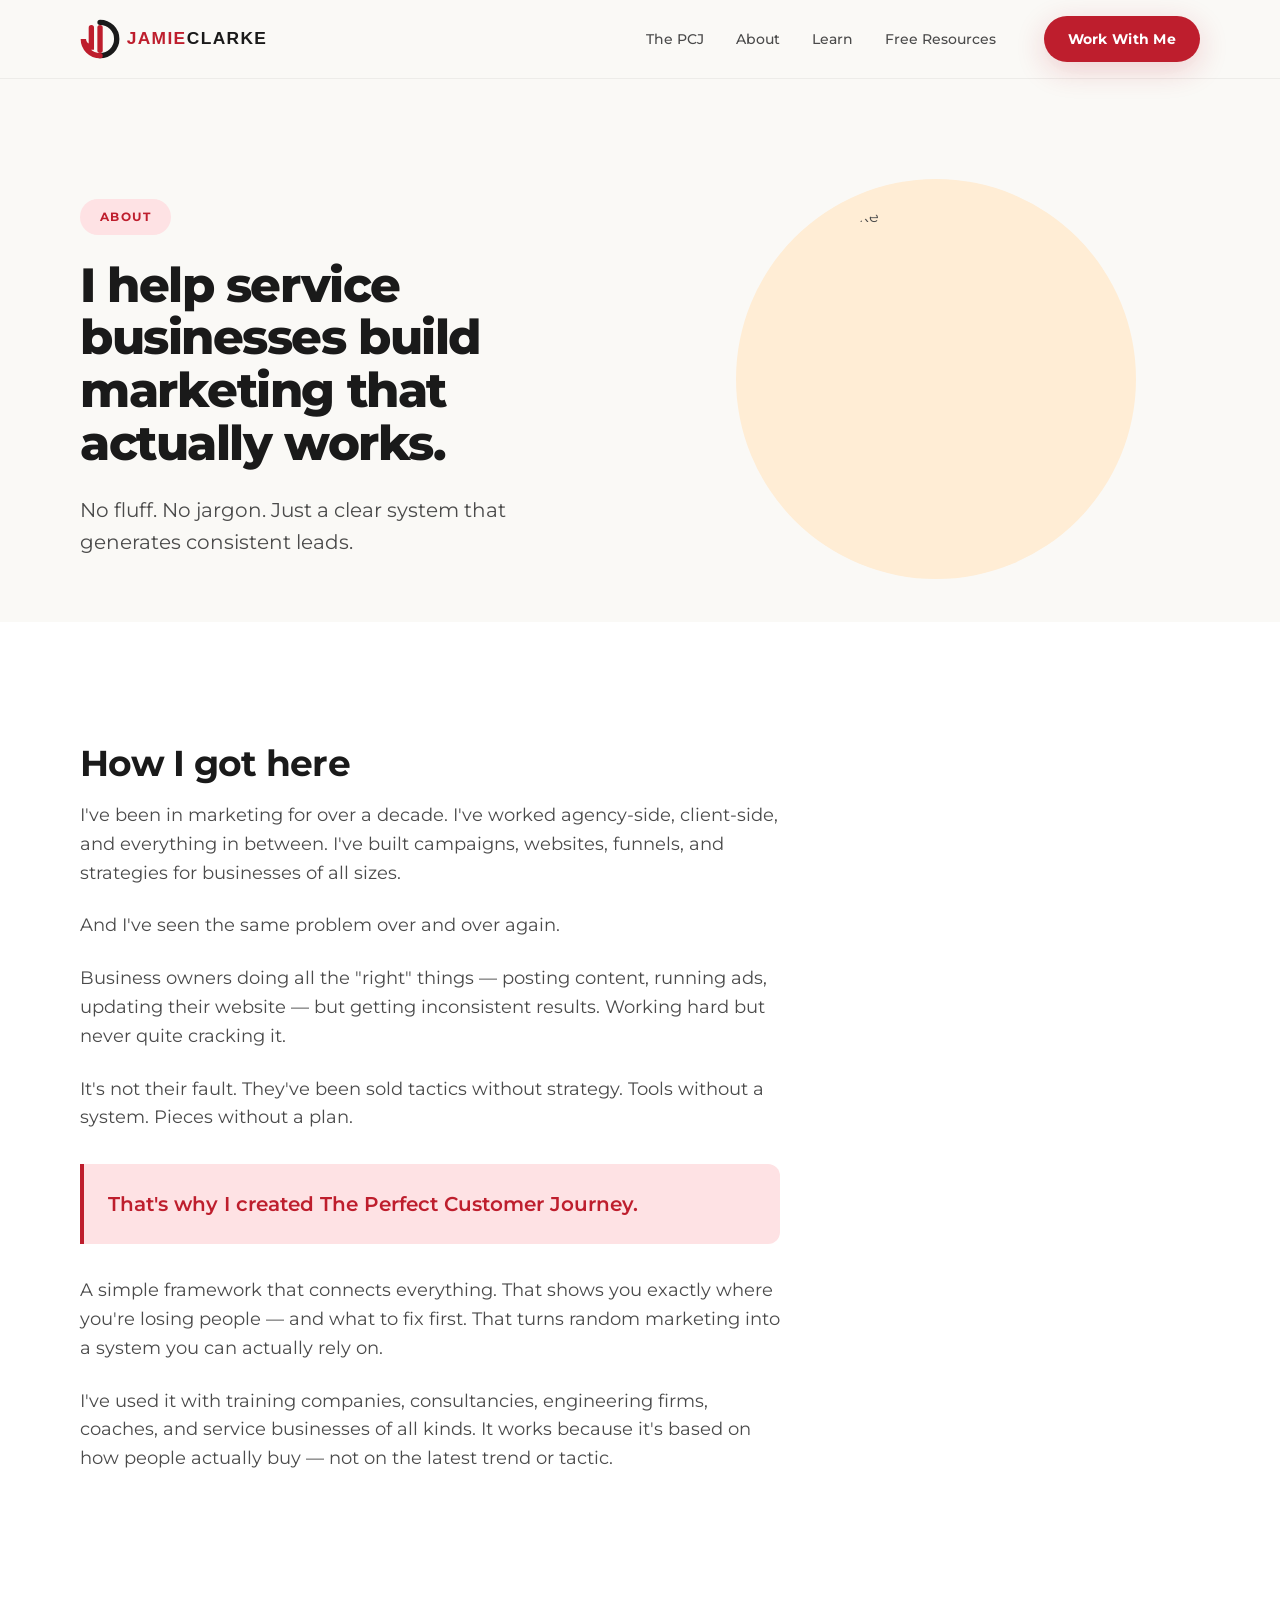
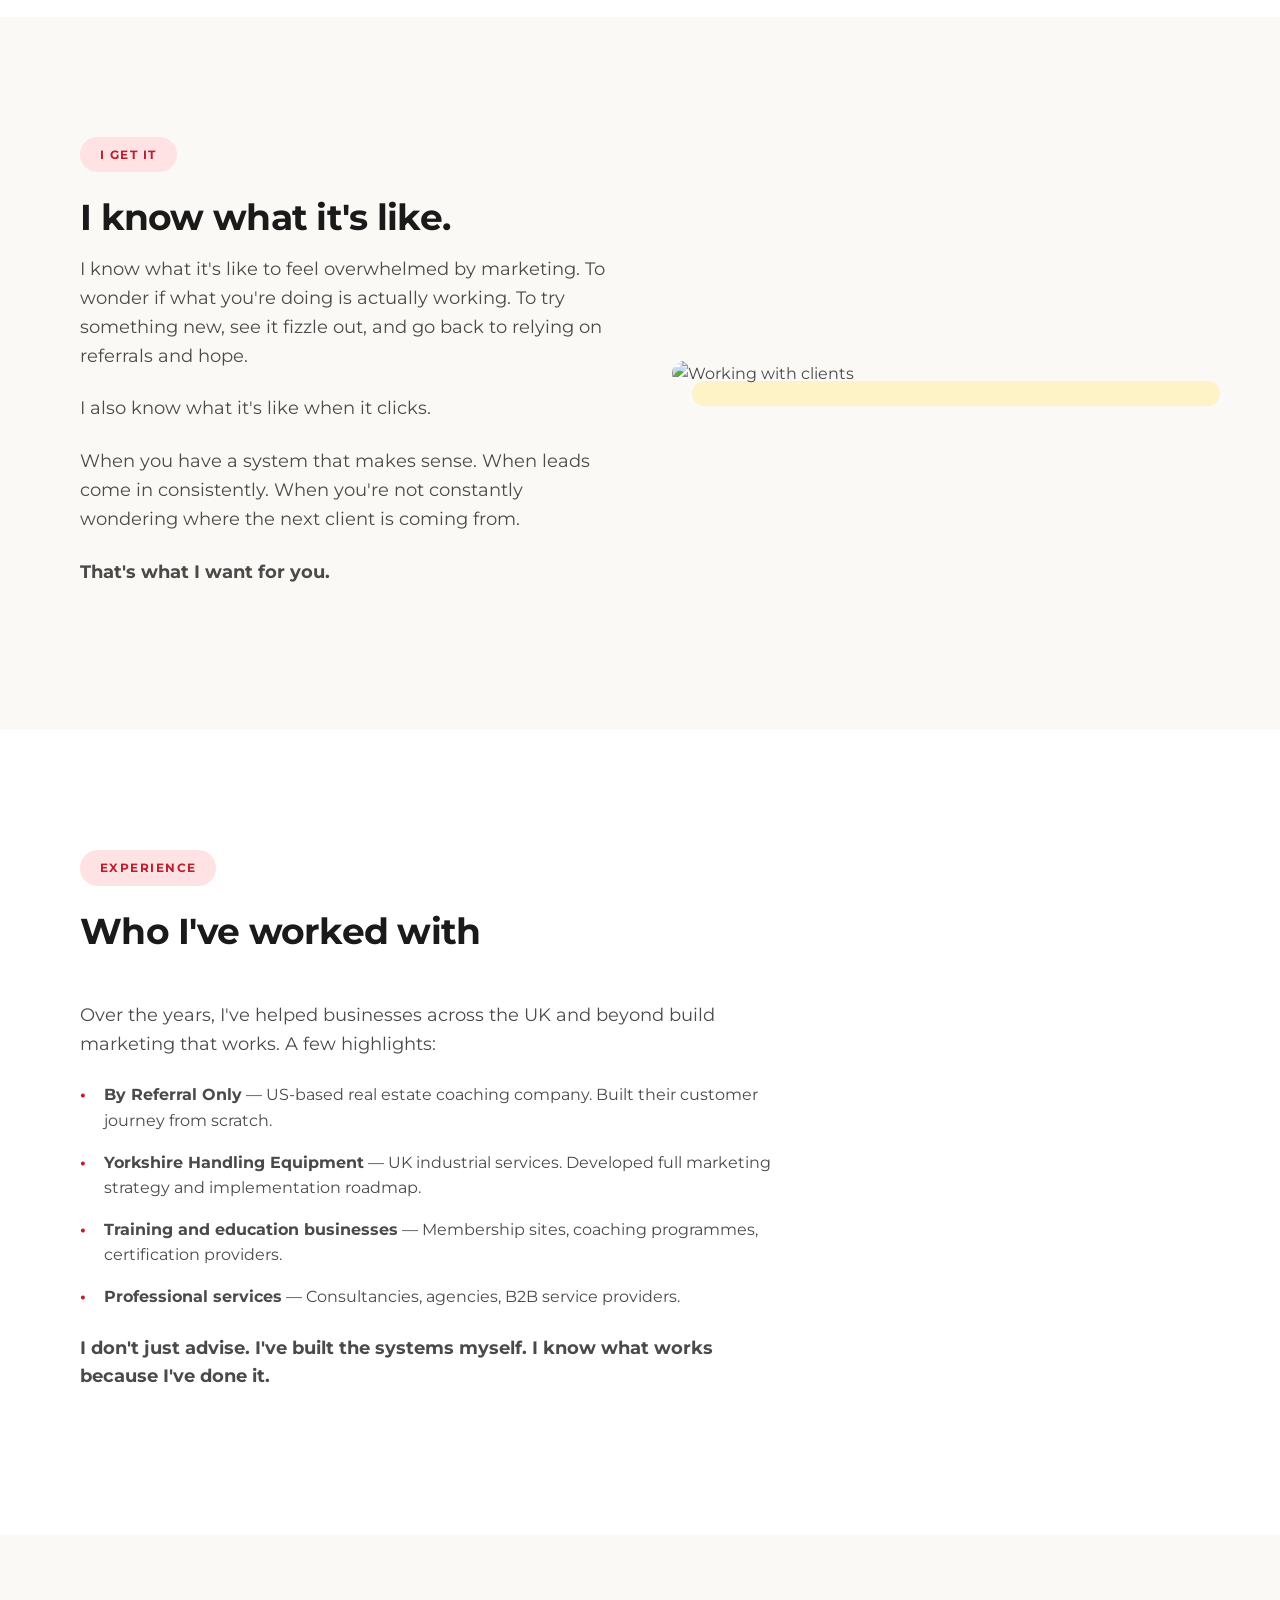
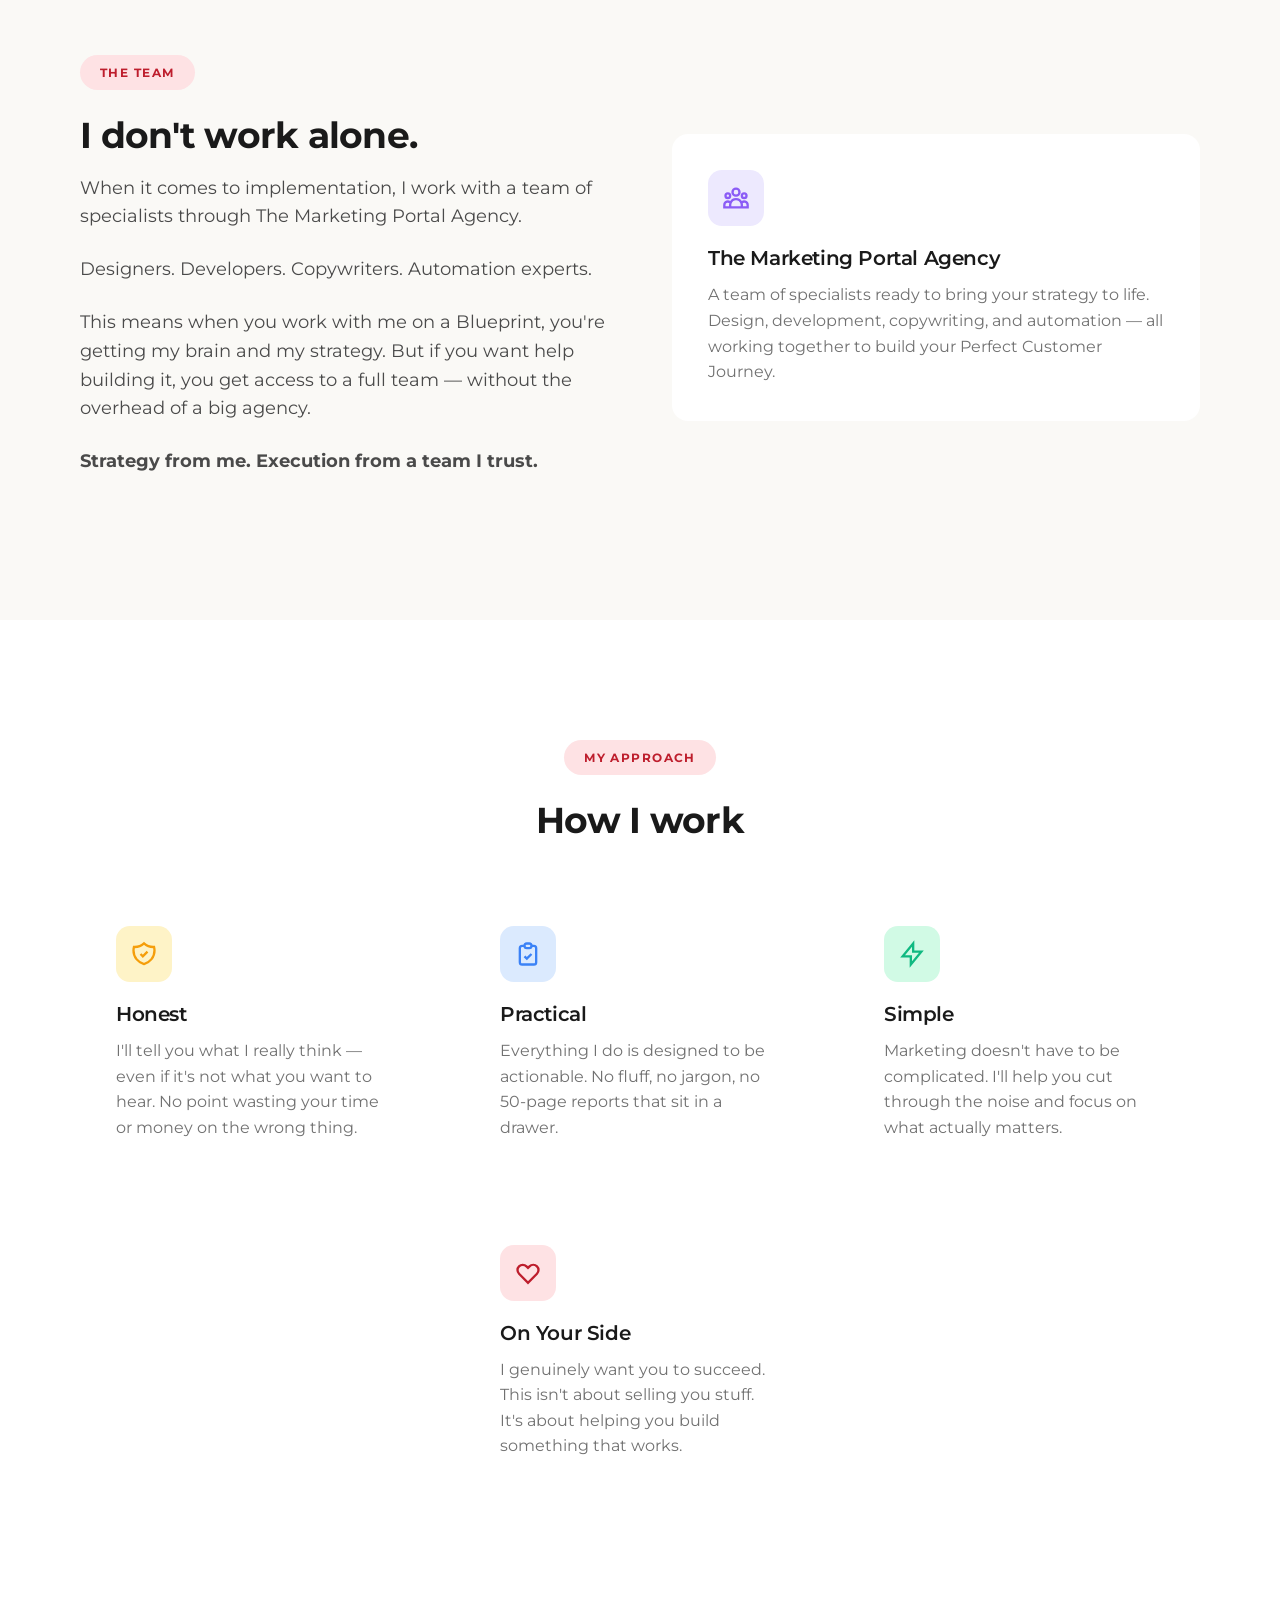
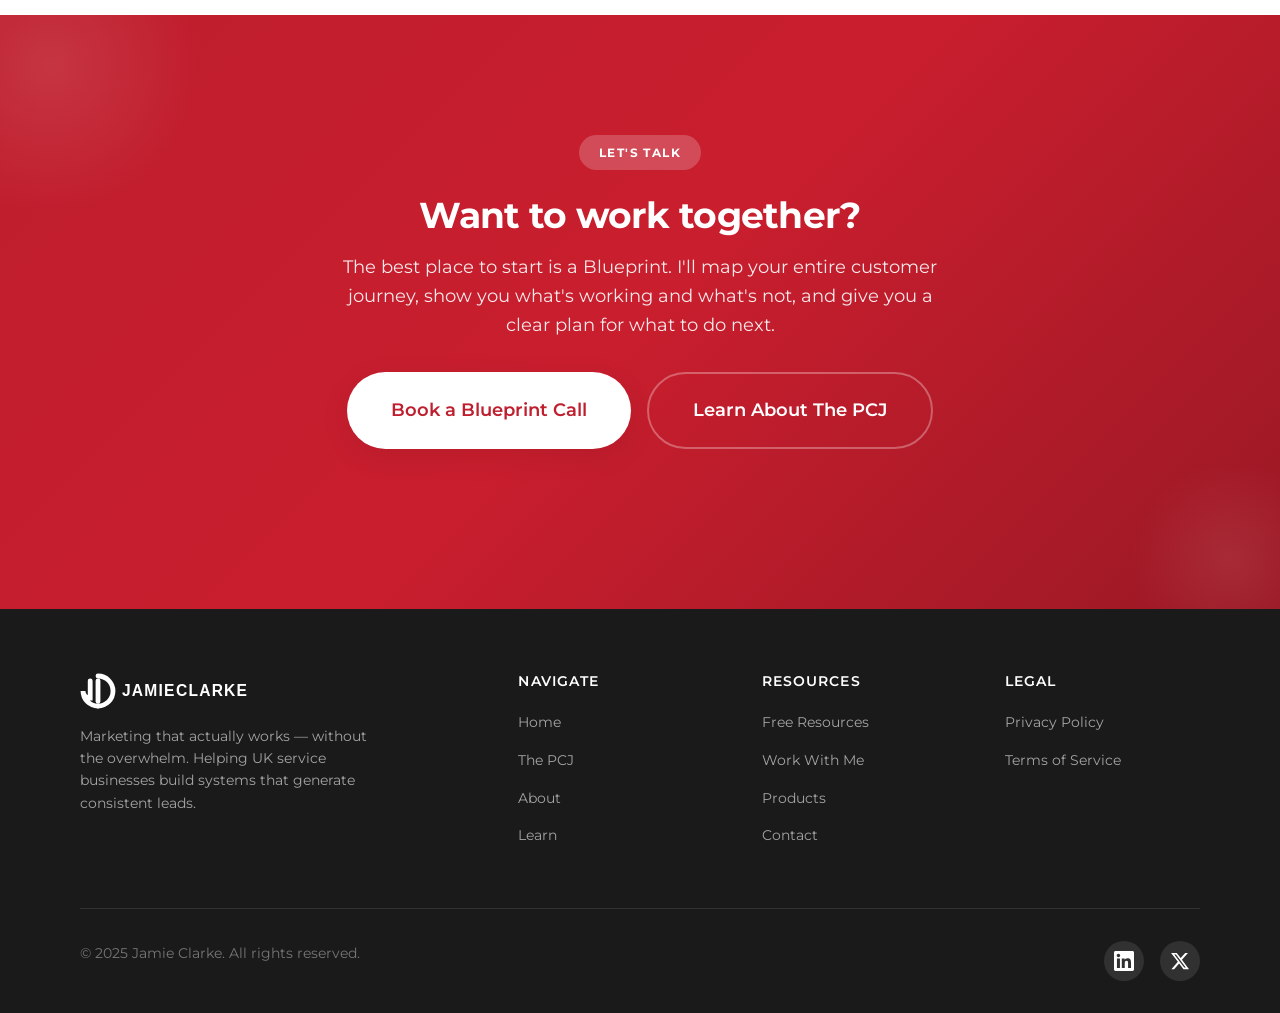
==== commit c2b22b8c: "feat: Add logo, boxed layout, and playful Ali Abdaal-style design - Add JC monogram SVG logo based o" ====
--- a/about.html
+++ b/about.html
@@ -15,22 +15,23 @@
 
   <title>About | Jamie Clarke</title>
 
-  <link rel="icon" type="image/svg+xml" href="/images/favicon.svg">
-  <link rel="stylesheet" href="/styles/main.css">
+  <link rel="icon" type="image/svg+xml" href="images/favicon.svg">
+  <link rel="stylesheet" href="styles/main.css">
 </head>
 <body>
+<div class="site-wrapper">
   <!-- Navigation -->
   <nav class="nav" id="nav">
     <div class="container">
       <div class="nav-inner">
-        <a href="/" class="nav-logo">Jamie Clarke</a>
+        <a href="index.html" class="nav-logo"><img src="images/logo.svg" alt="Jamie Clarke" class="nav-logo-img"></a>
         <ul class="nav-links">
-          <li><a href="/pcj.html" class="nav-link">The PCJ</a></li>
-          <li><a href="/about.html" class="nav-link">About</a></li>
-          <li><a href="/blog.html" class="nav-link">Learn</a></li>
-          <li><a href="/freebies.html" class="nav-link">Free Resources</a></li>
+          <li><a href="pcj.html" class="nav-link">The PCJ</a></li>
+          <li><a href="about.html" class="nav-link">About</a></li>
+          <li><a href="blog.html" class="nav-link">Learn</a></li>
+          <li><a href="freebies.html" class="nav-link">Free Resources</a></li>
           <li class="nav-cta">
-            <a href="/blueprint.html" class="btn btn-primary btn-sm">Work With Me</a>
+            <a href="blueprint.html" class="btn btn-primary btn-sm">Work With Me</a>
           </li>
         </ul>
         <button class="nav-toggle" id="navToggle" aria-label="Toggle navigation">
@@ -44,11 +45,11 @@
 
   <!-- Mobile Navigation -->
   <div class="nav-mobile" id="navMobile">
-    <a href="/pcj.html" class="nav-mobile-link">The PCJ</a>
-    <a href="/about.html" class="nav-mobile-link">About</a>
-    <a href="/blog.html" class="nav-mobile-link">Learn</a>
-    <a href="/freebies.html" class="nav-mobile-link">Free Resources</a>
-    <a href="/blueprint.html" class="btn btn-primary" style="margin-top: auto;">Work With Me</a>
+    <a href="pcj.html" class="nav-mobile-link">The PCJ</a>
+    <a href="about.html" class="nav-mobile-link">About</a>
+    <a href="blog.html" class="nav-mobile-link">Learn</a>
+    <a href="freebies.html" class="nav-mobile-link">Free Resources</a>
+    <a href="blueprint.html" class="btn btn-primary" style="margin-top: auto;">Work With Me</a>
   </div>
 
   <!-- Hero Section -->
@@ -254,8 +255,8 @@
         <h2 class="section-title">Want to work together?</h2>
         <p>The best place to start is a Blueprint. I'll map your entire customer journey, show you what's working and what's not, and give you a clear plan for what to do next.</p>
         <div class="hero-ctas" style="justify-content: center;">
-          <a href="/blueprint.html" class="btn btn-secondary btn-lg">Book a Blueprint Call</a>
-          <a href="/pcj.html" class="btn btn-outline btn-lg" style="border-color: rgba(255,255,255,0.3); color: var(--white);">Learn About The PCJ</a>
+          <a href="blueprint.html" class="btn btn-secondary btn-lg">Book a Blueprint Call</a>
+          <a href="pcj.html" class="btn btn-outline btn-lg" style="border-color: rgba(255,255,255,0.3); color: var(--white);">Learn About The PCJ</a>
         </div>
       </div>
     </div>
@@ -266,35 +267,35 @@
     <div class="container">
       <div class="footer-inner">
         <div class="footer-brand">
-          <div class="footer-logo">Jamie Clarke</div>
+          <img src="images/logo.svg" alt="Jamie Clarke" class="footer-logo-img">
           <p>Marketing that actually works — without the overwhelm. Helping UK service businesses build systems that generate consistent leads.</p>
         </div>
 
         <div class="footer-column">
           <h4>Navigate</h4>
           <ul class="footer-links">
-            <li><a href="/">Home</a></li>
-            <li><a href="/pcj.html">The PCJ</a></li>
-            <li><a href="/about.html">About</a></li>
-            <li><a href="/blog.html">Learn</a></li>
+            <li><a href="index.html">Home</a></li>
+            <li><a href="pcj.html">The PCJ</a></li>
+            <li><a href="about.html">About</a></li>
+            <li><a href="blog.html">Learn</a></li>
           </ul>
         </div>
 
         <div class="footer-column">
           <h4>Resources</h4>
           <ul class="footer-links">
-            <li><a href="/freebies.html">Free Resources</a></li>
-            <li><a href="/blueprint.html">Work With Me</a></li>
-            <li><a href="/products.html">Products</a></li>
-            <li><a href="/contact.html">Contact</a></li>
+            <li><a href="freebies.html">Free Resources</a></li>
+            <li><a href="blueprint.html">Work With Me</a></li>
+            <li><a href="products.html">Products</a></li>
+            <li><a href="contact.html">Contact</a></li>
           </ul>
         </div>
 
         <div class="footer-column">
           <h4>Legal</h4>
           <ul class="footer-links">
-            <li><a href="/privacy.html">Privacy Policy</a></li>
-            <li><a href="/terms.html">Terms of Service</a></li>
+            <li><a href="privacy.html">Privacy Policy</a></li>
+            <li><a href="terms.html">Terms of Service</a></li>
           </ul>
         </div>
       </div>
@@ -317,6 +318,7 @@
     </div>
   </footer>
 
-  <script src="/js/main.js"></script>
+  <script src="js/main.js"></script>
+</div><!-- end site-wrapper -->
 </body>
 </html>
--- a/styles/main.css
+++ b/styles/main.css
@@ -2,8 +2,8 @@
    JAMIE CLARKE ONLINE - Design System
    ============================================ */
 
-/* Google Fonts Import */
-@import url('https://fonts.googleapis.com/css2?family=DM+Sans:ital,opsz,wght@0,9..40,100..1000;1,9..40,100..1000&family=Fraunces:ital,opsz,wght@0,9..144,100..900;1,9..144,100..900&display=swap');
+/* Google Fonts Import - Montserrat */
+@import url('https://fonts.googleapis.com/css2?family=Montserrat:ital,wght@0,300;0,400;0,500;0,600;0,700;0,800;0,900;1,400;1,500;1,600&display=swap');
 
 /* ============================================
    CSS Variables - Design Tokens
@@ -37,8 +37,8 @@
   --accent-orange-dark: #F97316;
 
   /* Typography */
-  --font-display: 'Fraunces', Georgia, serif;
-  --font-body: 'DM Sans', -apple-system, BlinkMacSystemFont, sans-serif;
+  --font-display: 'Montserrat', -apple-system, BlinkMacSystemFont, sans-serif;
+  --font-body: 'Montserrat', -apple-system, BlinkMacSystemFont, sans-serif;
 
   /* Font Sizes */
   --text-xs: 0.75rem;
@@ -109,31 +109,52 @@
   font-size: var(--text-base);
   line-height: 1.6;
   color: var(--grey-dark);
-  background-color: var(--cream);
+  background-color: #e8e6e1;
   -webkit-font-smoothing: antialiased;
   -moz-osx-font-smoothing: grayscale;
+}
+
+/* ============================================
+   Boxed Site Layout
+   ============================================ */
+.site-wrapper {
+  max-width: 1400px;
+  margin: 0 auto;
+  background-color: var(--cream);
+  box-shadow: 0 0 60px rgba(0, 0, 0, 0.08);
+  position: relative;
+  min-height: 100vh;
+}
+
+@media (min-width: 1440px) {
+  .site-wrapper {
+    border-radius: 0 0 var(--radius-xl) var(--radius-xl);
+    margin-top: 0;
+    overflow: hidden;
+  }
 }
 
 /* Headings */
 h1, h2, h3, h4, h5, h6 {
   font-family: var(--font-display);
-  font-weight: 600;
+  font-weight: 700;
   color: var(--black);
   line-height: 1.2;
-}
-
-h1 { font-size: var(--text-5xl); }
-h2 { font-size: var(--text-4xl); }
-h3 { font-size: var(--text-3xl); }
-h4 { font-size: var(--text-2xl); }
-h5 { font-size: var(--text-xl); }
-h6 { font-size: var(--text-lg); }
+  letter-spacing: -0.02em;
+}
+
+h1 { font-size: var(--text-5xl); font-weight: 800; }
+h2 { font-size: var(--text-4xl); font-weight: 700; }
+h3 { font-size: var(--text-3xl); font-weight: 700; }
+h4 { font-size: var(--text-2xl); font-weight: 600; }
+h5 { font-size: var(--text-xl); font-weight: 600; }
+h6 { font-size: var(--text-lg); font-weight: 600; }
 
 /* Display heading for hero */
 .display {
   font-size: var(--text-6xl);
-  font-weight: 500;
-  letter-spacing: -0.02em;
+  font-weight: 800;
+  letter-spacing: -0.03em;
 }
 
 p {
@@ -167,7 +188,7 @@
   width: 100%;
   max-width: 1200px;
   margin: 0 auto;
-  padding: 0 var(--space-6);
+  padding: 0 var(--space-10);
 }
 
 .container-narrow {
@@ -230,12 +251,12 @@
    Navigation
    ============================================ */
 .nav {
-  position: fixed;
+  position: sticky;
   top: 0;
   left: 0;
   right: 0;
   z-index: 1000;
-  background: rgba(250, 249, 246, 0.9);
+  background: rgba(250, 249, 246, 0.95);
   backdrop-filter: blur(20px);
   -webkit-backdrop-filter: blur(20px);
   border-bottom: 1px solid rgba(0, 0, 0, 0.05);
@@ -243,6 +264,12 @@
   transition: var(--transition-base);
 }
 
+@media (min-width: 1440px) {
+  .nav {
+    border-radius: 0;
+  }
+}
+
 .nav.scrolled {
   box-shadow: var(--shadow-sm);
 }
@@ -254,15 +281,27 @@
 }
 
 .nav-logo {
-  font-family: var(--font-display);
-  font-size: var(--text-xl);
-  font-weight: 600;
-  color: var(--black);
+  display: flex;
+  align-items: center;
   text-decoration: none;
 }
 
-.nav-logo:hover {
-  color: var(--red);
+.nav-logo-img {
+  height: 40px;
+  width: auto;
+  transition: var(--transition-base);
+}
+
+.nav-logo:hover .nav-logo-img {
+  transform: scale(1.05);
+}
+
+/* Footer logo */
+.footer-logo-img {
+  height: 36px;
+  width: auto;
+  margin-bottom: var(--space-4);
+  filter: brightness(0) invert(1);
 }
 
 .nav-links {
@@ -378,25 +417,28 @@
   background: var(--red);
   color: var(--white);
   box-shadow: var(--shadow-red);
+  font-weight: 700;
+  letter-spacing: 0.02em;
 }
 
 .btn-primary:hover {
   background: var(--red-dark);
   color: var(--white);
-  transform: translateY(-3px);
-  box-shadow: 0 12px 35px rgba(190, 30, 45, 0.25);
+  transform: translateY(-4px) scale(1.02);
+  box-shadow: 0 15px 40px rgba(190, 30, 45, 0.3);
 }
 
 .btn-secondary {
   background: var(--white);
   color: var(--black);
   box-shadow: var(--shadow-md);
+  font-weight: 600;
 }
 
 .btn-secondary:hover {
   color: var(--black);
-  transform: translateY(-3px);
-  box-shadow: var(--shadow-lg);
+  transform: translateY(-4px) scale(1.02);
+  box-shadow: var(--shadow-pop);
 }
 
 .btn-outline {
@@ -588,15 +630,15 @@
   display: inline-flex;
   align-items: center;
   gap: var(--space-2);
-  font-size: var(--text-sm);
-  font-weight: 600;
-  letter-spacing: 0.08em;
+  font-size: var(--text-xs);
+  font-weight: 700;
+  letter-spacing: 0.12em;
   text-transform: uppercase;
   color: var(--red);
   background: var(--red-light);
-  padding: var(--space-2) var(--space-4);
+  padding: var(--space-2) var(--space-5);
   border-radius: var(--radius-full);
-  margin-bottom: var(--space-5);
+  margin-bottom: var(--space-6);
 }
 
 /* Section Headers */
@@ -620,26 +662,41 @@
   color: var(--grey-medium);
 }
 
-/* Underline Accent */
-.underline-accent {
+/* ============================================
+   Hand-Drawn Style Elements (Ali Abdaal Style)
+   ============================================ */
+
+/* Wavy Underline - Uses SVG for hand-drawn look */
+.wavy-underline {
   position: relative;
   display: inline-block;
-}
-
-.underline-accent::after {
+  white-space: nowrap;
+}
+
+.wavy-underline::after {
   content: '';
   position: absolute;
-  bottom: 0;
-  left: 0;
-  right: 0;
-  height: 8px;
-  background: linear-gradient(90deg, #60C5E8 0%, #60C5E8 100%);
-  border-radius: 4px;
+  left: -4px;
+  right: -4px;
+  bottom: -2px;
+  height: 12px;
+  background-image: url("data:image/svg+xml,%3Csvg xmlns='http://www.w3.org/2000/svg' viewBox='0 0 100 12' preserveAspectRatio='none'%3E%3Cpath d='M0 8 Q 12.5 2, 25 8 T 50 8 T 75 8 T 100 8' stroke='%2360C5E8' stroke-width='3' fill='none' stroke-linecap='round'/%3E%3C/svg%3E");
+  background-repeat: repeat-x;
+  background-size: 50px 12px;
   z-index: -1;
-  opacity: 0.6;
-}
-
-/* Circle Accent */
+}
+
+/* Yellow wavy underline variant */
+.wavy-underline.yellow::after {
+  background-image: url("data:image/svg+xml,%3Csvg xmlns='http://www.w3.org/2000/svg' viewBox='0 0 100 12' preserveAspectRatio='none'%3E%3Cpath d='M0 8 Q 12.5 2, 25 8 T 50 8 T 75 8 T 100 8' stroke='%23F59E0B' stroke-width='3' fill='none' stroke-linecap='round'/%3E%3C/svg%3E");
+}
+
+/* Red wavy underline variant */
+.wavy-underline.red::after {
+  background-image: url("data:image/svg+xml,%3Csvg xmlns='http://www.w3.org/2000/svg' viewBox='0 0 100 12' preserveAspectRatio='none'%3E%3Cpath d='M0 8 Q 12.5 2, 25 8 T 50 8 T 75 8 T 100 8' stroke='%23BE1E2D' stroke-width='3' fill='none' stroke-linecap='round'/%3E%3C/svg%3E");
+}
+
+/* Hand-drawn Circle Accent */
 .circle-accent {
   position: relative;
   display: inline-block;
@@ -650,12 +707,223 @@
   position: absolute;
   top: 50%;
   left: 50%;
-  transform: translate(-50%, -50%);
-  width: 110%;
-  height: 110%;
-  border: 3px solid #60C5E8;
+  transform: translate(-50%, -50%) rotate(-3deg);
+  width: calc(100% + 20px);
+  height: calc(100% + 16px);
+  background-image: url("data:image/svg+xml,%3Csvg xmlns='http://www.w3.org/2000/svg' viewBox='0 0 200 80' preserveAspectRatio='none'%3E%3Cellipse cx='100' cy='40' rx='95' ry='35' stroke='%2360C5E8' stroke-width='3' fill='none' stroke-linecap='round' stroke-dasharray='2,0'/%3E%3C/svg%3E");
+  background-size: 100% 100%;
+  z-index: -1;
+  pointer-events: none;
+}
+
+/* Yellow circle variant */
+.circle-accent.yellow::after {
+  background-image: url("data:image/svg+xml,%3Csvg xmlns='http://www.w3.org/2000/svg' viewBox='0 0 200 80' preserveAspectRatio='none'%3E%3Cellipse cx='100' cy='40' rx='95' ry='35' stroke='%23F59E0B' stroke-width='3' fill='none' stroke-linecap='round'/%3E%3C/svg%3E");
+}
+
+/* Highlight marker effect */
+.highlight-marker {
+  position: relative;
+  display: inline;
+  background: linear-gradient(180deg, transparent 60%, var(--accent-yellow) 60%);
+  padding: 0 4px;
+  margin: 0 -4px;
+}
+
+.highlight-marker.blue {
+  background: linear-gradient(180deg, transparent 60%, var(--accent-blue) 60%);
+}
+
+.highlight-marker.green {
+  background: linear-gradient(180deg, transparent 60%, var(--accent-green) 60%);
+}
+
+/* ============================================
+   Colorful Cards (Full Background) - Playful Offset Style
+   ============================================ */
+.colorful-card {
+  border-radius: var(--radius-xl);
+  padding: 40px;
+  transition: var(--transition-base);
+  position: relative;
+  overflow: hidden;
+}
+
+/* Playful offset positions for cards */
+.help-cards {
+  display: grid;
+  grid-template-columns: repeat(3, 1fr);
+  gap: var(--space-6);
+  align-items: start;
+}
+
+.help-cards .colorful-card:nth-child(1) {
+  transform: rotate(-2deg);
+  margin-top: 20px;
+}
+
+.help-cards .colorful-card:nth-child(2) {
+  transform: rotate(1deg);
+  margin-top: 0;
+}
+
+.help-cards .colorful-card:nth-child(3) {
+  transform: rotate(-1deg);
+  margin-top: 40px;
+}
+
+.colorful-card:hover {
+  transform: translateY(-8px) rotate(0deg) scale(1.02);
+  box-shadow: var(--shadow-pop);
+  z-index: 2;
+}
+
+.colorful-card.orange {
+  background: linear-gradient(135deg, var(--accent-orange) 0%, #FED7AA 100%);
+}
+
+.colorful-card.blue {
+  background: linear-gradient(135deg, var(--accent-blue) 0%, #BFDBFE 100%);
+}
+
+.colorful-card.green {
+  background: linear-gradient(135deg, var(--accent-green) 0%, #A7F3D0 100%);
+}
+
+.colorful-card.yellow {
+  background: linear-gradient(135deg, var(--accent-yellow) 0%, #FDE68A 100%);
+}
+
+.colorful-card.purple {
+  background: linear-gradient(135deg, var(--accent-purple) 0%, #DDD6FE 100%);
+}
+
+.colorful-card .card-icon {
+  background: rgba(255, 255, 255, 0.7);
+  backdrop-filter: blur(10px);
+}
+
+.colorful-card .card-title {
+  font-size: var(--text-2xl);
+  margin-bottom: var(--space-4);
+}
+
+.colorful-card .card-description {
+  color: var(--grey-dark);
+  font-size: var(--text-lg);
+  margin-bottom: var(--space-6);
+}
+
+.colorful-card .link-arrow {
+  font-size: var(--text-lg);
+}
+
+/* ============================================
+   Decorative Elements
+   ============================================ */
+.decorative-bracket {
+  position: absolute;
+  font-size: 120px;
+  font-weight: 300;
+  color: var(--accent-blue);
+  opacity: 0.3;
+  font-family: var(--font-display);
+  pointer-events: none;
+  line-height: 1;
+}
+
+.decorative-bracket.left {
+  left: -40px;
+  top: 50%;
+  transform: translateY(-50%);
+}
+
+.decorative-bracket.right {
+  right: -40px;
+  top: 50%;
+  transform: translateY(-50%);
+}
+
+/* Decorative dots */
+.decorative-dots {
+  position: absolute;
+  width: 60px;
+  height: 60px;
+  background-image: radial-gradient(circle, var(--accent-blue) 3px, transparent 3px);
+  background-size: 15px 15px;
+  opacity: 0.4;
+  pointer-events: none;
+}
+
+/* Decorative arrow */
+.decorative-arrow {
+  position: absolute;
+  width: 80px;
+  height: 40px;
+  opacity: 0.5;
+  pointer-events: none;
+}
+
+.decorative-arrow svg {
+  width: 100%;
+  height: 100%;
+}
+
+/* Decorative scribble/squiggle */
+.decorative-squiggle {
+  position: absolute;
+  width: 100px;
+  height: 20px;
+  background-image: url("data:image/svg+xml,%3Csvg xmlns='http://www.w3.org/2000/svg' viewBox='0 0 100 20'%3E%3Cpath d='M0 10 Q 10 0, 20 10 T 40 10 T 60 10 T 80 10 T 100 10' stroke='%2360C5E8' stroke-width='2' fill='none' stroke-linecap='round'/%3E%3C/svg%3E");
+  background-repeat: no-repeat;
+  background-size: contain;
+  opacity: 0.5;
+  pointer-events: none;
+}
+
+/* Floating blob decoration */
+.decorative-blob {
+  position: absolute;
+  width: 200px;
+  height: 200px;
   border-radius: 50%;
-  z-index: -1;
+  background: linear-gradient(135deg, var(--accent-yellow) 0%, var(--accent-orange) 100%);
+  opacity: 0.15;
+  pointer-events: none;
+  filter: blur(40px);
+  animation: blob-float 8s ease-in-out infinite;
+}
+
+@keyframes blob-float {
+  0%, 100% { transform: translate(0, 0) scale(1); }
+  33% { transform: translate(20px, -20px) scale(1.05); }
+  66% { transform: translate(-10px, 10px) scale(0.95); }
+}
+
+/* Floating decorations container */
+.has-decorations {
+  position: relative;
+  overflow: visible;
+}
+
+/* ============================================
+   Playful Section Backgrounds
+   ============================================ */
+.section-wavy-bg {
+  position: relative;
+}
+
+.section-wavy-bg::before {
+  content: '';
+  position: absolute;
+  top: 0;
+  left: 0;
+  right: 0;
+  height: 80px;
+  background: url("data:image/svg+xml,%3Csvg xmlns='http://www.w3.org/2000/svg' viewBox='0 0 1440 80' preserveAspectRatio='none'%3E%3Cpath d='M0,40 C360,80 720,0 1080,40 C1260,60 1380,50 1440,40 L1440,0 L0,0 Z' fill='%23FAF9F6'/%3E%3C/svg%3E");
+  background-size: cover;
+  z-index: 1;
+  pointer-events: none;
 }
 
 /* ============================================
@@ -714,7 +982,7 @@
    Hero Section
    ============================================ */
 .hero {
-  padding-top: calc(80px + var(--section-padding));
+  padding-top: var(--section-padding);
   padding-bottom: var(--section-padding);
   position: relative;
   overflow: hidden;
@@ -752,21 +1020,25 @@
 
 .hero-headline {
   font-size: clamp(2.5rem, 5vw, var(--text-6xl));
-  font-weight: 500;
+  font-weight: 800;
   margin-bottom: var(--space-6);
-  letter-spacing: -0.02em;
+  letter-spacing: -0.03em;
+  line-height: 1.1;
 }
 
 .hero-headline em {
   font-style: italic;
   color: var(--red);
+  font-weight: 700;
 }
 
 .hero-subheadline {
   font-size: var(--text-xl);
-  color: var(--grey-medium);
+  color: var(--grey-dark);
   margin-bottom: var(--space-8);
-  max-width: 500px;
+  max-width: 520px;
+  line-height: 1.6;
+  font-weight: 400;
 }
 
 .hero-ctas {
@@ -999,8 +1271,32 @@
    PCJ Section (Dark)
    ============================================ */
 .pcj-section {
-  background: var(--black);
+  background: linear-gradient(135deg, #1a1a1a 0%, #2d2d2d 50%, #1a1a1a 100%);
   color: var(--white);
+  position: relative;
+  overflow: hidden;
+}
+
+.pcj-section::before {
+  content: '';
+  position: absolute;
+  top: -50%;
+  right: -20%;
+  width: 600px;
+  height: 600px;
+  background: radial-gradient(circle, rgba(190, 30, 45, 0.1) 0%, transparent 70%);
+  pointer-events: none;
+}
+
+.pcj-section::after {
+  content: '';
+  position: absolute;
+  bottom: -30%;
+  left: -10%;
+  width: 400px;
+  height: 400px;
+  background: radial-gradient(circle, rgba(96, 197, 232, 0.08) 0%, transparent 70%);
+  pointer-events: none;
 }
 
 .pcj-section .section-label {
@@ -1016,24 +1312,37 @@
   color: rgba(255, 255, 255, 0.7);
 }
 
+/* Playful PCJ stages with offset */
 .pcj-stages {
   display: grid;
   grid-template-columns: repeat(3, 1fr);
   gap: var(--space-6);
   margin-bottom: var(--space-12);
-}
+  align-items: start;
+}
+
+.pcj-stage:nth-child(1) { transform: rotate(-1deg); margin-top: 0; }
+.pcj-stage:nth-child(2) { transform: rotate(1deg); margin-top: 30px; }
+.pcj-stage:nth-child(3) { transform: rotate(-0.5deg); margin-top: 10px; }
+.pcj-stage:nth-child(4) { transform: rotate(0.5deg); margin-top: 20px; }
+.pcj-stage:nth-child(5) { transform: rotate(-1deg); margin-top: 0; }
+.pcj-stage:nth-child(6) { transform: rotate(1deg); margin-top: 40px; }
 
 .pcj-stage {
-  background: rgba(255, 255, 255, 0.05);
+  background: rgba(255, 255, 255, 0.03);
   border-radius: var(--radius-lg);
-  padding: var(--space-6);
+  padding: var(--space-8);
   transition: var(--transition-base);
-  border: 1px solid rgba(255, 255, 255, 0.1);
+  border: 1px solid rgba(255, 255, 255, 0.08);
+  position: relative;
+  z-index: 1;
 }
 
 .pcj-stage:hover {
-  background: rgba(255, 255, 255, 0.1);
-  transform: translateY(-4px);
+  background: rgba(255, 255, 255, 0.08);
+  transform: translateY(-6px);
+  border-color: rgba(190, 30, 45, 0.3);
+  box-shadow: 0 20px 40px rgba(0, 0, 0, 0.3);
 }
 
 .pcj-stage-number {
@@ -1070,10 +1379,25 @@
   background: var(--white);
 }
 
+/* Playful stakes grid with offset */
 .stakes-grid {
   display: grid;
   grid-template-columns: repeat(2, 1fr);
   gap: var(--space-8);
+  align-items: start;
+}
+
+.stakes-card.without {
+  transform: rotate(-1deg);
+}
+
+.stakes-card.with {
+  transform: rotate(1deg);
+  margin-top: 30px;
+}
+
+.stakes-card:hover {
+  transform: rotate(0) translateY(-5px);
 }
 
 .stakes-card {
@@ -1131,9 +1455,33 @@
    CTA Section
    ============================================ */
 .cta-section {
-  background: var(--red);
+  background: linear-gradient(135deg, var(--red) 0%, #c91e2e 50%, var(--red-dark) 100%);
   color: var(--white);
   text-align: center;
+  position: relative;
+  overflow: hidden;
+}
+
+.cta-section::before {
+  content: '';
+  position: absolute;
+  top: -100px;
+  left: -100px;
+  width: 300px;
+  height: 300px;
+  background: radial-gradient(circle, rgba(255, 255, 255, 0.1) 0%, transparent 70%);
+  pointer-events: none;
+}
+
+.cta-section::after {
+  content: '';
+  position: absolute;
+  bottom: -50px;
+  right: -50px;
+  width: 200px;
+  height: 200px;
+  background: radial-gradient(circle, rgba(255, 255, 255, 0.08) 0%, transparent 70%);
+  pointer-events: none;
 }
 
 .cta-section .section-label {
@@ -1338,8 +1686,9 @@
    ============================================ */
 .animate-on-scroll {
   opacity: 0;
-  transform: translateY(40px);
-  transition: opacity 0.8s ease, transform 0.8s ease;
+  transform: translateY(50px);
+  transition: opacity 0.9s cubic-bezier(0.16, 1, 0.3, 1),
+              transform 0.9s cubic-bezier(0.16, 1, 0.3, 1);
 }
 
 .animate-on-scroll.visible {
@@ -1358,12 +1707,12 @@
 /* Fade in from different directions */
 .fade-in-left {
   opacity: 0;
-  transform: translateX(-40px);
+  transform: translateX(-60px);
 }
 
 .fade-in-right {
   opacity: 0;
-  transform: translateX(40px);
+  transform: translateX(60px);
 }
 
 .fade-in-left.visible,
@@ -1372,11 +1721,78 @@
   transform: translateX(0);
 }
 
+/* Scale up animation */
+.scale-in {
+  opacity: 0;
+  transform: scale(0.9);
+}
+
+.scale-in.visible {
+  opacity: 1;
+  transform: scale(1);
+}
+
+/* Rotate in animation */
+.rotate-in {
+  opacity: 0;
+  transform: rotate(-5deg) translateY(30px);
+}
+
+.rotate-in.visible {
+  opacity: 1;
+  transform: rotate(0) translateY(0);
+}
+
+/* Blur in animation */
+.blur-in {
+  opacity: 0;
+  filter: blur(10px);
+  transform: translateY(20px);
+}
+
+.blur-in.visible {
+  opacity: 1;
+  filter: blur(0);
+  transform: translateY(0);
+}
+
+/* Continuous floating animation */
+.float-animation {
+  animation: gentle-float 6s ease-in-out infinite;
+}
+
+@keyframes gentle-float {
+  0%, 100% { transform: translateY(0); }
+  50% { transform: translateY(-15px); }
+}
+
+/* Pulse animation for CTAs */
+.pulse-hover:hover {
+  animation: pulse 1s ease-in-out infinite;
+}
+
+@keyframes pulse {
+  0%, 100% { transform: scale(1); }
+  50% { transform: scale(1.02); }
+}
+
+/* Gradient shift animation */
+.gradient-shift {
+  background-size: 200% 200%;
+  animation: gradient-move 8s ease infinite;
+}
+
+@keyframes gradient-move {
+  0% { background-position: 0% 50%; }
+  50% { background-position: 100% 50%; }
+  100% { background-position: 0% 50%; }
+}
+
 /* ============================================
    Page Headers (for inner pages)
    ============================================ */
 .page-header {
-  padding-top: calc(80px + var(--section-padding));
+  padding-top: var(--section-padding);
   padding-bottom: var(--space-16);
   background: var(--cream);
   text-align: center;
@@ -1715,9 +2131,467 @@
 }
 
 /* ============================================
+   Interactive Journey Component
+   ============================================ */
+.journey-container {
+  position: relative;
+  padding: var(--space-12) 0;
+}
+
+/* Journey Navigation Tabs */
+.journey-tabs {
+  display: flex;
+  justify-content: center;
+  gap: var(--space-2);
+  margin-bottom: var(--space-12);
+  flex-wrap: wrap;
+}
+
+.journey-tab {
+  display: flex;
+  flex-direction: column;
+  align-items: center;
+  gap: var(--space-2);
+  padding: var(--space-4) var(--space-6);
+  background: var(--white);
+  border: 2px solid var(--grey-light);
+  border-radius: var(--radius-lg);
+  cursor: pointer;
+  transition: var(--transition-base);
+  min-width: 120px;
+  position: relative;
+}
+
+.journey-tab::after {
+  content: '';
+  position: absolute;
+  right: -18px;
+  top: 50%;
+  transform: translateY(-50%);
+  width: 0;
+  height: 0;
+  border-left: 8px solid var(--grey-light);
+  border-top: 6px solid transparent;
+  border-bottom: 6px solid transparent;
+  transition: var(--transition-base);
+}
+
+.journey-tab:last-child::after {
+  display: none;
+}
+
+.journey-tab:hover {
+  border-color: var(--red);
+  transform: translateY(-4px);
+  box-shadow: var(--shadow-md);
+}
+
+.journey-tab.active {
+  border-color: var(--red);
+  background: var(--red);
+  color: var(--white);
+  transform: translateY(-4px);
+  box-shadow: var(--shadow-red);
+}
+
+.journey-tab.active::after {
+  border-left-color: var(--red);
+}
+
+.journey-tab-number {
+  width: 36px;
+  height: 36px;
+  border-radius: 50%;
+  background: var(--cream);
+  color: var(--black);
+  font-weight: 800;
+  font-size: var(--text-lg);
+  display: flex;
+  align-items: center;
+  justify-content: center;
+  transition: var(--transition-base);
+}
+
+.journey-tab.active .journey-tab-number {
+  background: var(--white);
+  color: var(--red);
+}
+
+.journey-tab-title {
+  font-weight: 700;
+  font-size: var(--text-sm);
+  text-align: center;
+  line-height: 1.2;
+}
+
+/* Journey Content Panels */
+.journey-panels {
+  position: relative;
+  min-height: 400px;
+}
+
+.journey-panel {
+  display: none;
+  animation: fadeSlideIn 0.5s ease forwards;
+}
+
+.journey-panel.active {
+  display: block;
+}
+
+@keyframes fadeSlideIn {
+  from {
+    opacity: 0;
+    transform: translateY(20px);
+  }
+  to {
+    opacity: 1;
+    transform: translateY(0);
+  }
+}
+
+.journey-panel-inner {
+  display: grid;
+  grid-template-columns: 1fr 1fr;
+  gap: var(--space-12);
+  align-items: center;
+}
+
+.journey-panel-content {
+  max-width: 500px;
+}
+
+.journey-panel-stage {
+  display: inline-flex;
+  align-items: center;
+  gap: var(--space-3);
+  margin-bottom: var(--space-4);
+}
+
+.journey-panel-number {
+  width: 48px;
+  height: 48px;
+  border-radius: 50%;
+  background: var(--red);
+  color: var(--white);
+  font-weight: 800;
+  font-size: var(--text-xl);
+  display: flex;
+  align-items: center;
+  justify-content: center;
+}
+
+.journey-panel-label {
+  font-size: var(--text-xs);
+  font-weight: 700;
+  letter-spacing: 0.1em;
+  text-transform: uppercase;
+  color: var(--red);
+}
+
+.journey-panel-title {
+  font-size: var(--text-4xl);
+  font-weight: 800;
+  margin-bottom: var(--space-4);
+  line-height: 1.1;
+}
+
+.journey-panel-subtitle {
+  font-size: var(--text-lg);
+  font-weight: 600;
+  color: var(--red);
+  margin-bottom: var(--space-6);
+  padding-bottom: var(--space-4);
+  border-bottom: 2px solid var(--grey-light);
+}
+
+.journey-panel-text {
+  font-size: var(--text-lg);
+  color: var(--grey-dark);
+  line-height: 1.7;
+}
+
+.journey-panel-text p {
+  margin-bottom: var(--space-4);
+}
+
+/* Journey Visual Card */
+.journey-visual {
+  position: relative;
+}
+
+.journey-visual-card {
+  border-radius: var(--radius-xl);
+  padding: var(--space-10);
+  min-height: 350px;
+  display: flex;
+  flex-direction: column;
+  justify-content: center;
+  align-items: center;
+  text-align: center;
+  position: relative;
+  overflow: hidden;
+  transition: var(--transition-base);
+}
+
+.journey-visual-card:hover {
+  transform: scale(1.02) rotate(-1deg);
+}
+
+.journey-visual-card.orange {
+  background: linear-gradient(135deg, #FFEDD5 0%, #FED7AA 50%, #FDBA74 100%);
+}
+
+.journey-visual-card.blue {
+  background: linear-gradient(135deg, #DBEAFE 0%, #BFDBFE 50%, #93C5FD 100%);
+}
+
+.journey-visual-card.green {
+  background: linear-gradient(135deg, #D1FAE5 0%, #A7F3D0 50%, #6EE7B7 100%);
+}
+
+.journey-visual-card.yellow {
+  background: linear-gradient(135deg, #FEF3C7 0%, #FDE68A 50%, #FCD34D 100%);
+}
+
+.journey-visual-card.purple {
+  background: linear-gradient(135deg, #EDE9FE 0%, #DDD6FE 50%, #C4B5FD 100%);
+}
+
+.journey-visual-card.red {
+  background: linear-gradient(135deg, #FEE2E2 0%, #FECACA 50%, #FCA5A5 100%);
+}
+
+.journey-visual-icon {
+  width: 100px;
+  height: 100px;
+  border-radius: 50%;
+  background: rgba(255, 255, 255, 0.8);
+  backdrop-filter: blur(10px);
+  display: flex;
+  align-items: center;
+  justify-content: center;
+  margin-bottom: var(--space-6);
+  box-shadow: var(--shadow-lg);
+}
+
+.journey-visual-icon svg {
+  width: 50px;
+  height: 50px;
+  stroke-width: 1.5;
+}
+
+.journey-visual-title {
+  font-size: var(--text-2xl);
+  font-weight: 800;
+  color: var(--black);
+  margin-bottom: var(--space-2);
+}
+
+.journey-visual-desc {
+  font-size: var(--text-base);
+  color: var(--grey-dark);
+  max-width: 250px;
+}
+
+/* Journey progress indicator */
+.journey-progress {
+  display: flex;
+  justify-content: center;
+  gap: var(--space-2);
+  margin-top: var(--space-8);
+}
+
+.journey-progress-dot {
+  width: 12px;
+  height: 12px;
+  border-radius: 50%;
+  background: var(--grey-light);
+  cursor: pointer;
+  transition: var(--transition-base);
+}
+
+.journey-progress-dot:hover {
+  background: var(--grey-medium);
+}
+
+.journey-progress-dot.active {
+  background: var(--red);
+  transform: scale(1.3);
+}
+
+/* Journey Loop Visualization */
+.journey-loop {
+  position: relative;
+  width: 100%;
+  max-width: 600px;
+  margin: 0 auto;
+  aspect-ratio: 1;
+}
+
+.journey-loop-circle {
+  position: absolute;
+  width: 100%;
+  height: 100%;
+  border: 4px dashed var(--grey-light);
+  border-radius: 50%;
+}
+
+.journey-loop-stage {
+  position: absolute;
+  width: 100px;
+  height: 100px;
+  background: var(--white);
+  border-radius: var(--radius-lg);
+  box-shadow: var(--shadow-md);
+  display: flex;
+  flex-direction: column;
+  align-items: center;
+  justify-content: center;
+  padding: var(--space-3);
+  cursor: pointer;
+  transition: var(--transition-base);
+  z-index: 2;
+}
+
+.journey-loop-stage:hover {
+  transform: scale(1.1);
+  box-shadow: var(--shadow-lg);
+  z-index: 3;
+}
+
+.journey-loop-stage.active {
+  background: var(--red);
+  color: var(--white);
+}
+
+.journey-loop-num {
+  font-weight: 800;
+  font-size: var(--text-xl);
+  margin-bottom: var(--space-1);
+}
+
+.journey-loop-title {
+  font-size: var(--text-xs);
+  font-weight: 600;
+  text-align: center;
+  line-height: 1.2;
+}
+
+/* Position stages around the circle */
+.journey-loop-stage:nth-child(1) { top: -20px; left: 50%; transform: translateX(-50%); }
+.journey-loop-stage:nth-child(2) { top: 15%; right: -20px; }
+.journey-loop-stage:nth-child(3) { bottom: 15%; right: -20px; }
+.journey-loop-stage:nth-child(4) { bottom: -20px; left: 50%; transform: translateX(-50%); }
+.journey-loop-stage:nth-child(5) { bottom: 15%; left: -20px; }
+.journey-loop-stage:nth-child(6) { top: 15%; left: -20px; }
+
+.journey-loop-center {
+  position: absolute;
+  top: 50%;
+  left: 50%;
+  transform: translate(-50%, -50%);
+  text-align: center;
+  z-index: 1;
+}
+
+.journey-loop-center-icon {
+  width: 80px;
+  height: 80px;
+  background: var(--red);
+  border-radius: 50%;
+  display: flex;
+  align-items: center;
+  justify-content: center;
+  margin: 0 auto var(--space-4);
+  animation: pulse-glow 2s ease-in-out infinite;
+}
+
+@keyframes pulse-glow {
+  0%, 100% { box-shadow: 0 0 0 0 rgba(190, 30, 45, 0.4); }
+  50% { box-shadow: 0 0 0 20px rgba(190, 30, 45, 0); }
+}
+
+.journey-loop-center-text {
+  font-weight: 700;
+  font-size: var(--text-lg);
+  color: var(--black);
+}
+
+/* Mobile Journey Styles */
+@media (max-width: 900px) {
+  .journey-tabs {
+    overflow-x: auto;
+    justify-content: flex-start;
+    padding-bottom: var(--space-4);
+    margin-left: calc(-1 * var(--space-8));
+    margin-right: calc(-1 * var(--space-8));
+    padding-left: var(--space-8);
+    padding-right: var(--space-8);
+    -webkit-overflow-scrolling: touch;
+    scrollbar-width: none;
+  }
+
+  .journey-tabs::-webkit-scrollbar {
+    display: none;
+  }
+
+  .journey-tab {
+    min-width: 100px;
+    flex-shrink: 0;
+  }
+
+  .journey-tab::after {
+    display: none;
+  }
+
+  .journey-panel-inner {
+    grid-template-columns: 1fr;
+    gap: var(--space-8);
+  }
+
+  .journey-visual {
+    order: -1;
+  }
+
+  .journey-visual-card {
+    min-height: 250px;
+    padding: var(--space-8);
+  }
+
+  .journey-loop {
+    max-width: 350px;
+  }
+
+  .journey-loop-stage {
+    width: 70px;
+    height: 70px;
+    padding: var(--space-2);
+  }
+
+  .journey-loop-num {
+    font-size: var(--text-lg);
+  }
+
+  .journey-loop-title {
+    font-size: 9px;
+  }
+}
+
+/* ============================================
    Responsive Design
    ============================================ */
+
+/* Tablet Landscape (iPad) */
 @media (max-width: 1024px) {
+  .container {
+    padding: 0 var(--space-12);
+  }
+
+  section {
+    padding: 100px 0;
+  }
+
   .hero-inner {
     grid-template-columns: 1fr;
     gap: var(--space-12);
@@ -1731,6 +2605,10 @@
     justify-content: center;
   }
 
+  .hero-headline {
+    font-size: clamp(2.2rem, 4.5vw, 3.5rem);
+  }
+
   .guide-inner {
     grid-template-columns: 1fr;
     gap: var(--space-12);
@@ -1751,9 +2629,14 @@
 
   .footer-inner {
     grid-template-columns: repeat(2, 1fr);
-  }
-
-  .help-cards,
+    gap: var(--space-10);
+  }
+
+  .help-cards {
+    grid-template-columns: repeat(3, 1fr);
+    gap: var(--space-6);
+  }
+
   .pcj-stages {
     grid-template-columns: repeat(2, 1fr);
   }
@@ -1761,14 +2644,34 @@
   .deliverables-list {
     grid-template-columns: 1fr;
   }
+
+  .colorful-card {
+    padding: 32px;
+  }
+
+  .stakes-grid {
+    gap: var(--space-6);
+  }
+}
+
+/* Tablet Portrait */
+@media (max-width: 900px) {
+  .help-cards {
+    grid-template-columns: 1fr;
+    gap: var(--space-6);
+  }
 }
 
 @media (max-width: 768px) {
+  .container {
+    padding: 0 var(--space-8);
+  }
+
   section {
     padding: var(--section-padding-mobile) 0;
   }
 
-  h1 { font-size: var(--text-4xl); }
+  h1 { font-size: var(--text-4xl); font-weight: 800; }
   h2 { font-size: var(--text-3xl); }
   h3 { font-size: var(--text-2xl); }
 
@@ -1862,6 +2765,14 @@
   .pcj-stage-labels {
     flex-direction: row;
     gap: var(--space-4);
+  }
+
+  .colorful-card {
+    padding: 28px;
+  }
+
+  .section-header {
+    margin-bottom: var(--space-10);
   }
 }
 
